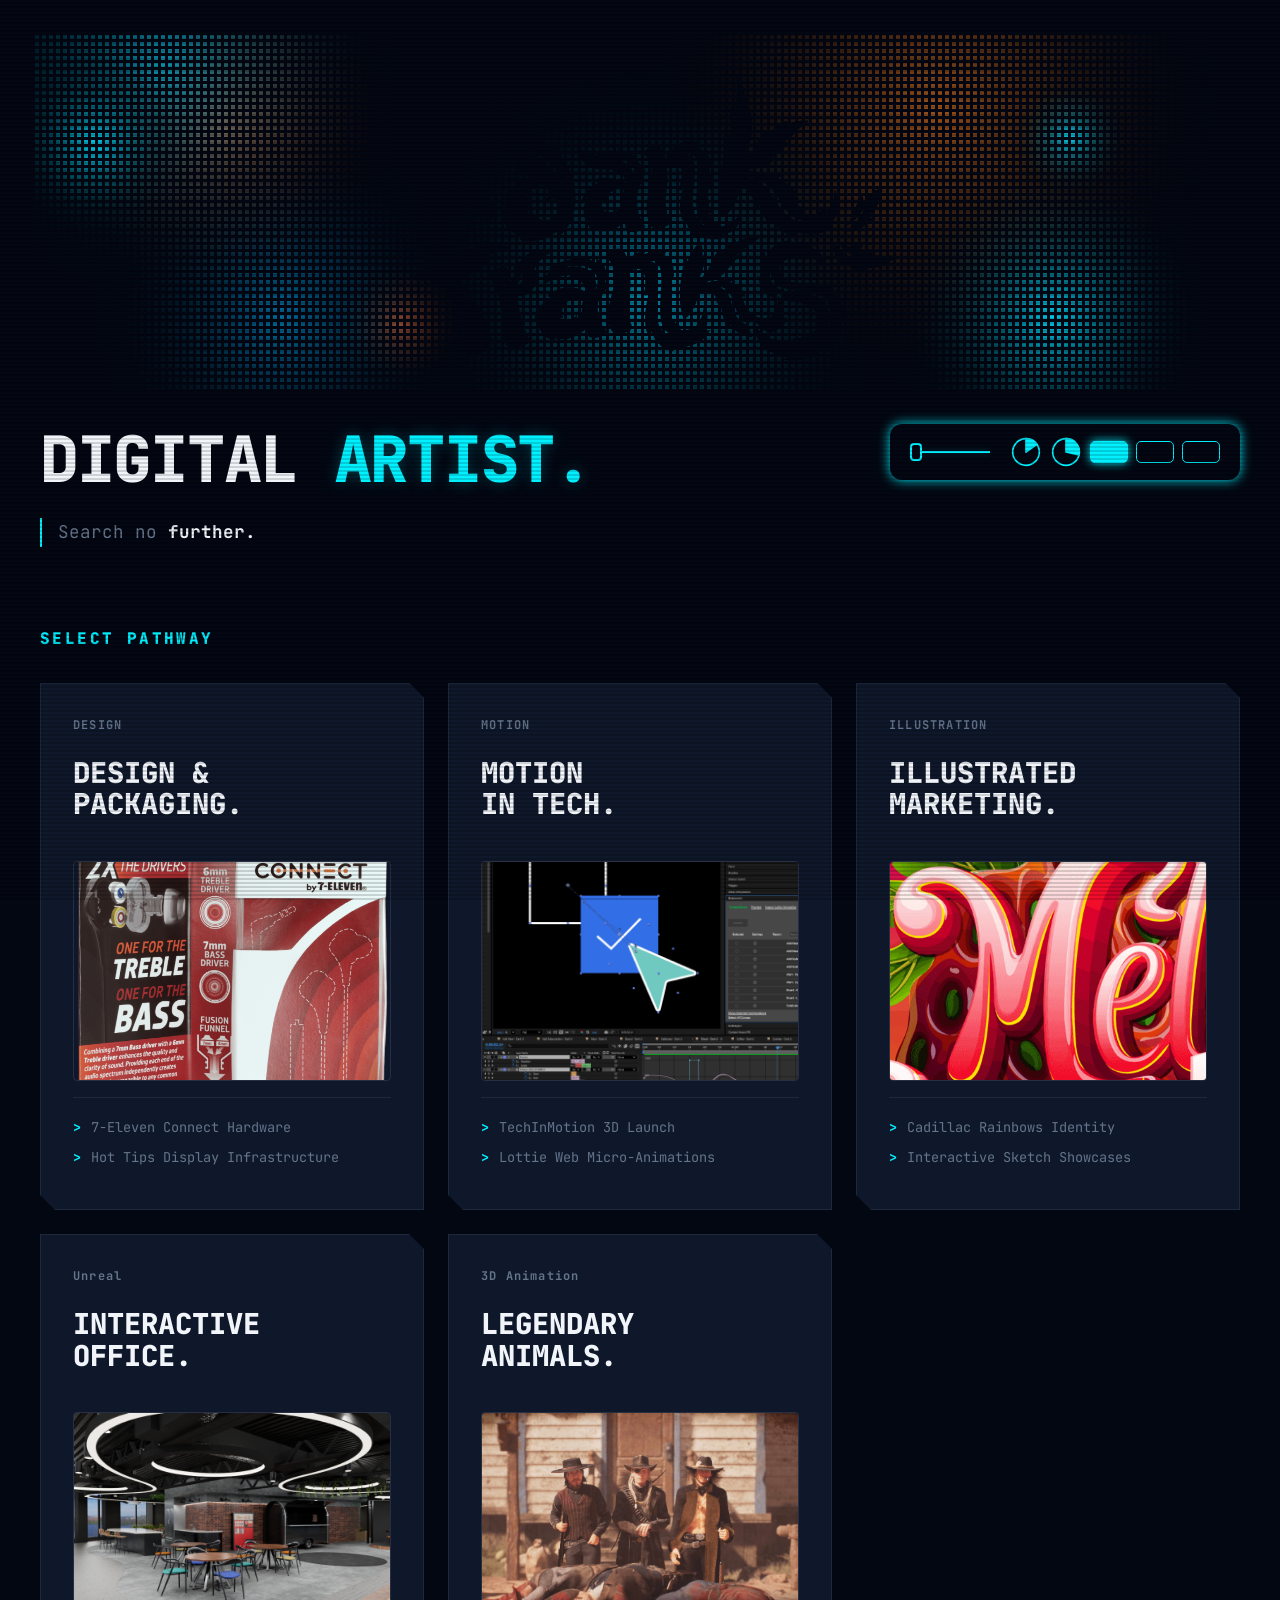
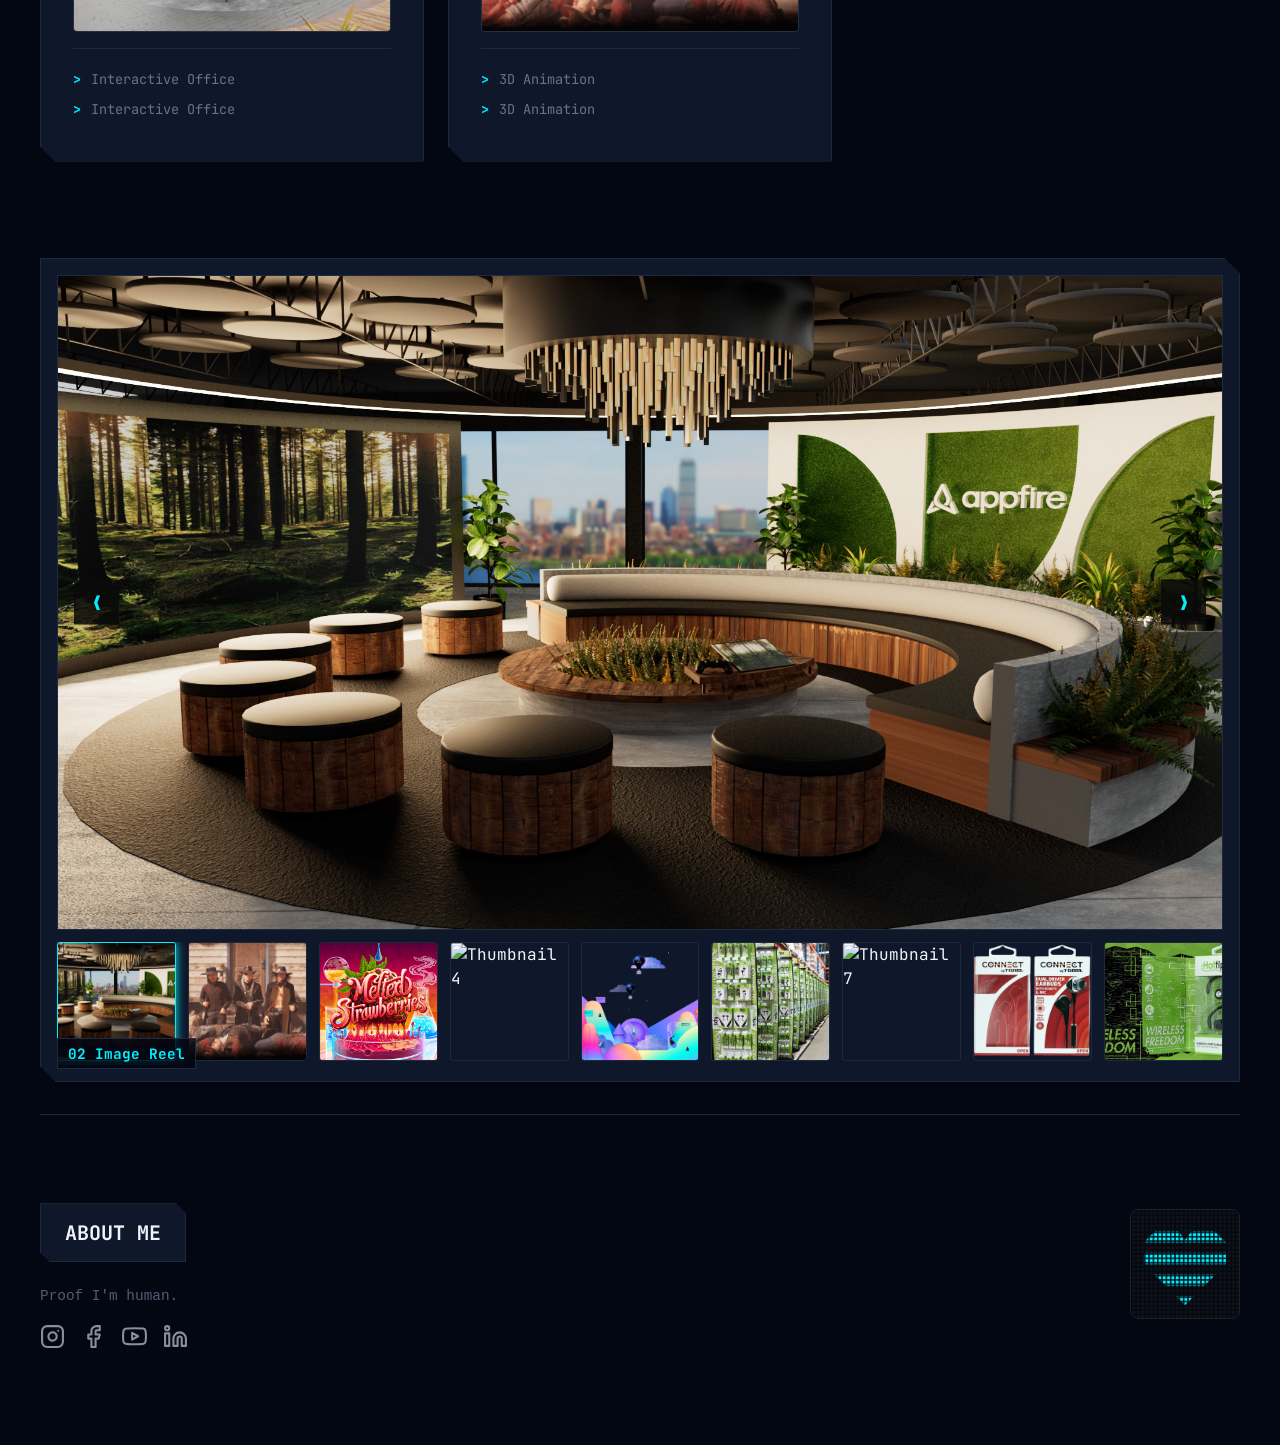
==== index.html @ b54f8562 "Clean deployment" ====
<!DOCTYPE html>
<html lang="en">
<head>
  <meta charset="UTF-8">
  <meta name="viewport" content="width=device-width, initial-scale=1.0">
  <title>Dank Franks // Cybernetic Portfolio Interface</title>
  
  <link rel="preconnect" href="https://fonts.googleapis.com">
  <link rel="preconnect" href="https://fonts.gstatic.com" crossorigin>
  <link href="https://fonts.googleapis.com/css2?family=JetBrains+Mono:wght@400;700;800&display=swap" rel="stylesheet">
  <link rel="stylesheet" href="styles.css">
  
  <script src="script.js" defer></script>
</head>


<body>
  <!-- circuit -->
  <canvas id="circuit-canvas"></canvas>

  <!-- TOP HUD ANIMATED BANNER -->
  <div class="hud-header-banner">
    <!-- Layer 2: Animated Canvas Orbs -->
    <canvas id="light-canvas"></canvas>

    <!-- Layer 3: Logo Cutout -->
    <div class="logo-container">
      <svg class="hud-logo-svg" viewBox="0 0 700 500" xmlns="http://www.w3.org/2000/svg">
        <path fill="var(--accent)" d="M373.38,185.7s13.97-6.28,20.21-34.89c12.77,6,11.87,21.05,17.24,25.45,0,0,2.77-1.59,2.52-4.54,2.88,3.85,2.64,14.45,10.36,21.91,0,0,2.92-1.5,2.39-5.05,1.93,2.41,12.04,17.33,26.49,18.04,0,0,1.2-1.91-1.7-4.79,2.77.11,9.57,2.28,18.06,2.28s14.34-2.17,23.86-10.71c0,0-.54-.22-2.04-.22-.75,0-1.74.06-3.01.22,16.06-10.56,7.74-37.34,6.3-37.34h-.02c-1.44.24,1.66,15.67-11.33,25.3,0,0,.21-2.88-1.23-5.52-2.62,2.64-7.42,7.29-13.46,6.99-6.47-.32-9.72-5.85-17.46-15.89.26.15,2.43,1.44,4.56,1.44.15,0,.3,0,.47-.02-.73-9.87-10-18.98-23.71-25.26,0,0,2.88,0,4.58-2.15-4.45-2.41-7.91-3.01-11.46-3.01s-19.67-.09-26.27-5.1c12.06,3.12,21.28-2.04,31.13-9.01,0,0-1.74-1.23-5.83-1.23,9.61-4.06,10.13-9.72,20.68-17.56,0,0-2.73-1.63-6.21-1.03,11.32-3.08,13.2-13.27,26.96-21,.66-.37.44-1.37-.32-1.44-4.33-.44-13.97-.59-22.54,3.93,0,0,1.2-1.68.24-4.11-10.28,3.1-15.82,9.46-21.58,16.75,0,0,1.2-3.22.24-5.37-13.07,5.35-12.55,23.76-23.09,28.16,4.69-14.3,9.65-32.7,4.58-51.47,0,0-1.44.47-2.64,3.35,0-19.43-9.33-40.46-11.39-40.46-.04,0-.11,0-.15.04-1.7,1.18,2.41,20.21-2.64,39.45,0,0-1.2-3.35-4.58-5.29-2.41,11.8,2.41,16.36-1.44,31.04-2.02-3.55-4.06-6.17-4.06-6.17-4.02,11.95.69,20.62-4.13,42.26-.73-2.39-3.55-4.56-3.55-4.56,0,0-.77,3.61.43,11.31,1.2,7.72-3.85,26.23,4.56,45.25ZM434.25,166.66c6.55,10.55,12.81,21.16,29.99,23.72-19.8,1.05-26.6-11.28-34.57-23.72-6.73-10.51-14.3-21.1-31.26-23.78,21.47,1.22,28.82,12.47,35.84,23.78Z"/>
        <path fill="var(--accent)" d="M503.02,200.88c.2.07.41.13.63.18,8.59,1.95,26.06-5.85,32.32-13.72,0,0-2.02-1.39-4.86-2.04-.72-.16-1.49-.27-2.31-.3,12.41-6.33,18.38-26.27,15.99-30.3-5.24.46-11.95,2.63-20.3,15.74,0,0,1.77-3.44-1.39-8.8-4.78,2.83-8.42,26.46-18.43,33.96.46-.1.92-.23,1.4-.4,1.19-.42,2.36-1.02,3.47-1.71,2.25-1.38,4.31-3.1,6.24-4.98,1.91-1.88,3.71-3.91,5.42-6.03,1.69-2.11,3.3-4.3,4.77-6.59-1.3,2.39-8.31,20.58-22.95,24.96Z"/>
        <path fill="var(--accent)" d="M296.76,196.16c4.74,3.61,18.04.75,20.53-5.23-11.76-26.49.48-36.54-4.06-57.95,4.43-2.17,7.72-3.12,10.13-3.12,10.4,0,4.77,17.24,2.62,27.2,0,0,2.9,0,4.34-1.7-.97,3.14-6.02,19.03-.24,33.71,0,0,1.2-.97,1.68-3.38,2.41,3.61,5.05,18.06,14.19,22.87,0,0,1.93-1.7.49-4.58,1.89,1.89,9.22,5.27,18.25,5.27,3.59,0,7.44-.54,11.35-1.89,0,0-1.2-1.7-3.85-2.64,19.24-1.23,24.06-23.6,21.65-24.08-.04,0-.09-.02-.11-.02-2.39,0-5.9,13.63-24.37,15.28,0,0,1.44-1.44,1.68-3.38-1.4.32-2.73.63-3.99.41-4.46-.78-7.11-6.35-8.5-12.01,0,0,1.86,1.47,3.46,1.15-3.52-8.88-4.9-14.59-3.95-28.67,0,0,.59,1.97,3.06,3.97,3.13-8.66-1.01-17.23-2.41-27.78,0,0,1.09,1.09,4.09.02-2.9-11.31-9.52-16.19-16.85-20.23,0,0,3.61-.24,5.07-2.15-3.63-2.82-7.78-4.17-12.15-4.17-9.8,0-20.55,6.88-28.05,19.56,0,0-1.68-10.34-6.73-14.66,0,0-.19-.02-.54-.02-2.3,0-12,.9-14.96,9.05.43.67.97,1.25,1.46,1.91,19,19.05-9.8,50.57,6.71,77.24ZM346.48,147.33c-1.88,17.77-4.94,38.6,9.4,48.06-18.22-7.86-14.91-29.68-12.97-48.22,1.68-16.07,2.33-29.68-12.97-29.58,19.1-2.76,18.41,11.96,16.53,29.73Z"/>
        <path fill="var(--accent)" d="M244.82,134.26c.28,0,.56-.02.84-.02.47-.02.92-.02,1.38-.02,21.13,0,22.38,14.47,22.38,14.47-10.25-4.26-17.97-5.5-23.56-5.5s-9.31,1.31-11.09,1.98c3.2,1.91,6.08,1.91,6.08,1.91-15.39,8.36-19.56,19.26-20.21,23.76.22.09.45.11.67.11,1.85,0,4.15-2.02,4.15-2.02-6.11,18.6,5.14,25.32,5.76,30.16,1.61-1.29,1.61-3.85,1.61-3.85,3.74,3.61,8.86,5.48,14.17,5.48,6.99,0,14.34-3.25,19.52-10.17,0-.04.17-.28.39-.6.19.6.39,1.18.54,1.72.28,1.07,1.36,6.09,2.78,8.58,4.13,3.12,15.03,1.58,19.78-4.86-7.68-9.74-11.79-26.23-6.13-43.5,9.29-11.22,4.79-24.38,2.56-26.61-1.29,1.91-1.29,4.47-1.29,4.47-11.54-20.21-16.36-10.9-25.02-19.56,0,3.2,2.24,5.14,2.24,5.14-4-1.14-7.2-1.53-9.87-1.53-5.65,0-8.86,1.72-12.12,1.72-1.38,0-2.75-.3-4.32-1.16,1.29,3.53,3.87,4.49,3.87,4.49-.9.11-1.72.15-2.54.15-11.44,0-17.62-7.92-20.03-7.92h-.13c-2.52.32,2.83,23.45,27.62,23.18ZM264.58,173.13c.04.52.17,1.12.3,1.81-.06.04-.13.11-.17.17l-.13.13-.02.02c-2.24,2.26-7.01,3.96-9.91,4.56-1.27.26-2.41.39-3.4.39-9.03,0-8.58-9.37-6.56-12.28.32,3.55,2.58,3.55,2.58,3.55,1.48-5.07,2.32-16.1,14.6-16.1.92,0,3.7.19,5.29.8-2.26,4.79-3.07,11.27-2.58,16.96ZM270.02,124.68c6.48,3.83,9.96,10.61,8.8,18.57-1.19-7.28-4.58-12.64-10.02-15.98-5.95-3.65-14.35-4.89-25.01-3.6,10.61-3.65,19.87-2.75,26.24,1.01Z"/>
        <path fill="var(--accent)" d="M353.9,279.22s-.04-.02-.06-.02c-2.3,0,1.35,28.12-22.98,28.12-1.14,0-2.32-.06-3.59-.17,2.58-.99,2.58-3.87,2.58-3.87-12.84-3.3-13.98-16.23-12.84-23.51,1.55-10,3.02-17.27-.47-30.81.73,2.86,3.85,2.24,3.85,2.24,2.24-11.22-2.94-22.17-10.66-25.07,2.26-1.27,2.9-3.2,2.9-3.2-3.48-.92-6.47-1.27-9.09-1.27-8.28,0-12.62,3.53-15.31,3.53,1.93-1.61,2.26-3.53,2.26-3.53-.21-.02-.43-.02-.62-.02-8.21,0-13.87,5.24-18.88,11.52-1.54-7.63-5.14-12.95-5.14-12.95-9.44-3.11-16.72,3.9-17.54,8.28,23.85,26.06-11.31,55.22,6.49,80.98,7.09,4.23,18.78.43,21.65-5.12-10.92-19.96,1.41-36.64-3.47-60.48,19.46-9.16,18.04,9.82,15.42,25.52,3.35,1.27,5.18-.62,5.18-.62-5.78,19.56-4.15,39.02-.93,41.92,1.91-2.26,2.24-5.48,2.24-5.48,5.46,16.38,16.38,24.72,25.37,24.72.95-1.59-.97-3.85-.97-3.85,1.46.11,2.9.17,4.32.17,17.82,0,33.09-9.14,35.77-19.09-1.91.3-4.49,1.27-4.49,1.27,4.17-12.83,1.61-28.57-.97-29.19ZM302.99,270.52c1.09-19.11,2.89-37.67-8.77-37.65,15.29-2.46,13.49,16.98,12.25,37.2-1.16,18.86-1.84,38.41,12.25,41.54-17.25,0-16.88-20.85-15.72-41.1Z"/>
        <path fill="var(--accent)" d="M487.3,263.99s2.79.38,6.51-.52c-5.42-5.09-13.38-7.09-31.12-7.09-.56,0-1.14,0-1.71.02-.45,0-.9,0-1.33,0-11.2,0-18.21-2.27-20.85-6.77-2.06-3.54-.91-7.46.29-9.98h-.09c-.45,0-1.02.18-1.65.53l-3.11,1.73,1.43-3.25c1.44-3.32,3.32-5.65,5.72-7.11,2.08-1.24,4.58-1.86,7.65-1.86s6.14.55,9.52,1.12c1.63.28,3.3.57,5.02.8-.3-.5-.76-1.12-1.49-1.77l-2.63-2.36,3.52.26c7.35.56,13.48,5.64,17.55,9,1.39,1.15,3.24,2.69,3.98,2.9.25-.39.61-1.67.36-3.78-.38-2.94-2.45-10.45-13.57-16.68l-5.19-2.92,6.03.68s.91.19,2.15.28c-3.08-2.7-7.44-5.43-17.57-5.43-4.63,0-11.8,2.25-11.8,2.25l1.54-2.09s.51-.68,1.42-1.58c-.49-.03-.99-.04-1.47-.04-11.59,0-21.28,7.29-24.86,14.51l-1.96,3.95-.31-4.4c-.04-.44-.19-1.37-.55-2.3-3.04,2.1-7.22,12.17-3.89,26.42l.4,2.53-2.2-1.31c-.32-.19-1.15-.6-1.97-.8,3.37,14.39,8.79,21.54,18.32,24.27,0-2.6.71-7.47,2.53-7.46s6.23,4.26,8.6,10.01c2.98.49,5.13.64,9.33,1.02,13.24,1.22,22.53,6.45,24.83,13.98,1.48,4.87-.22,9.97-4.66,14.21.72.28,1.52.53,2.19.53h2.85l-1.99,2.04c-7.27,7.47-15.05,8.13-21.3,8.67-1.37.13-2.69.23-3.9.42.25.37.72.78,1.47,1.05l5.41,1.97-5.73.38c-1.32.08-2.66.12-3.93.12-9.19,0-17.45-2.2-24.56-6.55-6.98-4.27-13.45-11.73-14.9-12.87-.22,1.54-.18,4.93,2.7,10.93,3.64,7.54,12.54,20.69,31.36,24.1l2.47.45-1.88,1.65s-.62.54-1.3,1.21c2.65.45,6.57.94,11.21.94,9.7,0,23.03-2.14,31.45-12.33l2.44-2.95-.31,3.83c0,.08-.13,1.4-.27,2.85,6.81-3.26,17.82-13.85,17.52-32.2l-.19-7.19s1.23,2.96,3.58,4.2c3.18-12.4-8.39-28.89-17.07-32.2ZM482.57,310.89c10.17-15.31,5.76-32.52-5.88-39.02-6.47-3.61-14.8-4.79-22.85-4.75-19.64.11-33.45-10.93-29.71-28.47-1.02,16.51,12.66,26.01,29.57,25.89,9.41-.07,18.35,1.18,25.41,5.57,12.4,7.71,16.79,25.46,3.47,40.78Z"/>
        <path fill="var(--accent)" d="M402.46,299.3c1-2.77,3.72-3.36,6.47-.54,2.81,2.88,7.48,8.13,14.28,11.94,7.03-.62,20.11-9.06,18.9-17.91-1.75.68-2.96,2.36-2.96,2.36l.23-2.45c.47-5.35-.3-10.96-2.15-15.78-.04-.15-.09-.28-.19-.43-.19-.54-.39-.99-.62-1.42-.19-.43-.39-.82-.6-1.16-1.12-2.15-2.24-3.35-2.86-3.81-.04.15-.04.3-.11.34-.04.19-.04.39-.04.58-.09.69-.09,1.5-.15,2.54,0,.09,0,.13-.04.24v.11c-.04.39-.04.82-.04,1.2-.19,4.04-.59,7.47-2.17,11.18-1.74,4.09-6,8.07-13.3,8.08-7.8.01-17.35-5.7-21.64-19.48l-1.31-4.08s1.48,1.04,3.83.94c-.77-8.51-10.42-15.03-18.66-16.5,3.53.21,4.97-2.13,4.97-2.13-8.77-2.8-21.87,2.75-29.54,2.47,26.73-6.56,22.57-17.91,38.81-29.09-2.82-.89-4.83-.16-4.83-.16,9.7-6.35,13.14-13.33,24.06-18.06,1.23-.54.92-2.39-.42-2.43-9.88-.25-21.24,4.1-25.93,7.84,0,0,1.51-1.97,1.37-4.23-7.41,2.54-14.33,12.43-17.82,16.78.17-2.1-.73-5.16-.73-5.16-10.58,10.83-9.68,25.87-20.97,30.68.95-2.43,2.37-6.34,2.37-6.34,2.97-7.29,3.01-11.72,3.05-15.95,0-1.18.06-2.39.11-3.65-1.35.54-2.34,2.47-2.34,2.47,0-.04,1.57-8.26-2-16.49-2.9,2.77-10.25,10.4-12.68,18.55l-1.18,2.82s-.34-1.31-1.76-3.71c-1.8,2.58-3.7,9.83-5.1,20.05-2.13,15.59-3.02,32.05,2.86,46.58,10.83-7.1,14.62-21.02,15.78-29.73l.11-.92.86-.15c2.49-.39,4.77-.58,6.73-.58,10.86,0,10.7,8,11.77,12.43.04.39.09.69.24,1.16,1.26-.4,2.26-2.24,2.26-2.24l.73,1.5c.82,1.81,1.25,4.08,1.78,6.77,1.23,6.28,2.34,15.86,9.33,20.5-.14-2.34.34-3.54.34-3.54,2.93,7.01,16.06,13.55,23.81,13.42-2.51-5.57-3.12-10.18-3.26-12.16,0-.09,0-.17,0-.26-25.84-7.65-12.41-36.05-33.36-41.75,21.52,1.1,10.24,30.46,33.74,38.75Z"/>
        <path fill="var(--accent)" d="M557.98,227.82c-.56-.64-1.79-.82-3.44-.82-2.15,0-5.03.31-8.18.31-3.74,0-7.86-.43-11.59-2.29,3.92,0,5-3.93,5-3.93-1.74-.98-3.57-1.26-5.55-1.26-2.52,0-5.3.45-8.31.45-1.51,0-3.08-.11-4.72-.45,2.14-1.07,3.22-4.48,3.22-4.48-.95-.18-1.88-.26-2.79-.26-4.3,0-8.23,1.85-12.39,1.85-3.57,0-7.31-1.37-11.6-6.45-.08-.07-.15-.14-.21-.19.96,2.79,2.45,5.37,4.34,7.66,2.01,2.41,4.47,4.46,7.17,6.18,2.7,1.7,5.64,3.06,8.67,4.15,1.52.53,3.06.97,4.63,1.37,1.57.38,3.15.98,4.77.9-22.64,1.13-32.4-14.57-33.65-18.72-2.21,5.19-.79,20.63,12.48,27.81,2.14-.72,1.78-2.83,1.78-2.83,5.88,6.18,14.46,8.35,21.05,8.35,1.01,0,1.99-.06,2.88-.16-1.06-2.86-2.85-4.97-2.85-4.97,1.35.18,2.7.26,4.02.26,15.03,0,27.24-10.23,25.27-12.49Z"/>
        <path fill="var(--accent)" d="M87.76,248.05c2,.47,3.89.69,5.68.69,14.92,0,23.52-14.66,31.09-17.67-2.58-.97-4.56-1.18-5.76-1.18-.88,0-1.35.11-1.35.11,8.3-8.02,28.03-8.47,27.78-11.07-.22-2.02-9.78-4.24-18.47-4.24-2.34,0-4.64.15-6.64.54,4.04-1.91,3.91-4.26,3.91-4.26-.77-.06-1.55-.11-2.28-.11-11.69,0-16.34,9.37-21.35,12.12.6-2.24-.67-4.69-.67-4.69-6.77,3.93-12.55,17.39-15.67,17.82-1.25-2.9-1.2-8.04-1.2-8.04,8.71-12.64-12.02-26.85-1.72-36.42-.62-.34-1.31-.49-2-.49-2,0-3.96,1.12-4.19,1.25,5.7-8.64,7.27-13.97,16.51-14.1,1.29-.02,2.69.11,4.28.32-.43-3.87-3.61-5.16-3.61-5.16,2.15-.26,4.04-.47,5.72-.41,17.44.84,20.77,14.43,21,19.35.39,8.21,19.63-17.84-4.13-32.72,3.4.69,4.86-3.29,4.86-3.29-5.63-2.13-10.6-5.76-18.81-5.76-2.86,0-5.89.52-9.2,1.78.15-.3,1.55-2.97,1.35-5.01-7.38,2.83-28.61-1.17-37.47,19.45.34-3.48-.6-5.48-.6-5.48-8.84,7.22-11.67,26.23-6.77,37.06-1.38-1.7-2.6-2.06-3.38-2.06-.6,0-.95.22-.95.22.34,8.13,11.04,29.3,29.3,34.94-.09,2.45-.13,2.21-.09,4.45-1.12.21-2.21.28-3.29.28-3.57,0-6.88-.88-10.06-.88-1.1,0-2.17.09-3.25.37.49,1.96,2.02,3.93,2.02,3.93-11.31.97-19.63,12.21-19.63,12.21,3.61,1.23,7.33,1.63,10.73,1.63,7.61,0,13.63-2.11,13.63-2.11-1.98,1.81-2.3,4.58-2.3,4.58,2.84-.19,8.34-3.1,13.03-6.49,4.69,22.42,29.26,45.32,18.38,74.71-.3.86-.73,2.92-.73,4.41,9.48,11.52,34.93.99,33.37-10.28-4.45-32.03-34.1-58.43-37.06-70.3ZM66.54,170.04c-10.24,11.75-10.96,31.39,2.2,47.71-17.02-17.88-15.04-37.38-5.14-49.15,8.02-9.53,21.24-13.99,33.77-8.42-13.5-2.08-24.17,2.22-30.83,9.86Z"/>
        <path fill="var(--accent)" d="M125.01,101.84c5.45,13.47,19.24,17.32,32.09,30.48,0,0-1.72-.43-3.32-.43-.82,0-1.6.1-2.14.43,2.87,5.17,9,6.95,15.89,9.58-9.28,1.13-17.72,8.13-20.23,16.24,0,0,0-2.56-1.28-4.81-6.82,3.32-7.97,18.71-6.89,26.8,0,0-1.61-1.61-3.85-1.61,0,11.87,6.99,23.1,22.79,28.56,0,0-2.25.64-3.22,2.9,3.16,1.29,7,2.09,11.38,2.09,8.55,0,17.51-2.89,28.75-10.94,0,0-1.03,2.7.61,5.12,5.63-1.88,19.11-14.81,19.27-40.88.16-25.22-8.35-35.63-22.14-55.51,0,0-1.85,1.78-1.28,5.13-8.98-14.76-17.01-17.97-22.48-27.29,0,0-2.08,2.98-1.13,5.88-10.99-7.87-10.01-12.72-17.55-22.01,0,0-3.68,5.41-1.28,8.01-16.35-17.75-10.19-37.12-13.71-37.12s-20.85,26.65-3.53,62.26c0,0-3.85-1.93-6.74-2.88ZM183.81,188.91c-7.39,1.17-13.03-3.67-15.03-8.78,0,0-3.25,2.19-2.28,5.84-5.72-7.85-.39-15.27-.66-22.67,0,0-3.8-.21-5.65,1.18,5.3-3.93,10.29-17.18,21.06-12.5,5.17,2.92,5.73,11.69-1.19,16.35,5.09,1.75,9.08-.96,11.4-3.3,8.79,15.14-.3,22.71-7.64,23.87ZM175.58,118.4c10.59,6.98,20.1,15.6,25.12,35.04-6.54-17.13-17-25.94-27.54-32.81-14.93-9.73-29.99-15.56-34.19-35.62,9.88,19.12,24.01,25.09,36.61,33.39Z"/>
        <path fill="var(--accent)" d="M173.66,242.4s-2.26,1.29-3.85,3.2c3.2-18.92,23.43-21.82,22.77-24.38-.24-1.03-2.04-1.55-4.73-1.55-4.04,0-10.13,1.16-16.06,3.44.24-.17,1.23-.95,1.23-3.18-4.17.97-11.52,5.42-19.22,15.05.06-.3.41-2.06-1.63-3.83-8.34,11.89.17,17.5-6.9,23.58,0,0-1.41-10.81-5.15-15.86-8.89-1.26-16.8,5.3-19.33,11.9,19.3,16.32,11.81,54.54,19.28,72,4.52,4.34,21.58,4.34,25.81-4.69-12.75-23.24-10.08-35.77-15.32-47.77,1.53.3,2.99.43,4.36.43,15.93,0,19.93-19.5,18.75-28.36ZM148.18,260.93c4.85-2.72,6.59-6.58,7.7-10.65,1.55-5.7,1.86-11.81,7.69-15.74-3.58,3.4-3.86,9.67-5.03,15.25-1.17,5.58-3.23,10.47-10.37,11.15Z"/>
        <path fill="var(--accent)" d="M242.97,270.58c6.75-7.37,7.72-17.18,7.72-17.18-3.22,1.29-3.87,2.9-3.87,2.9,4.32-14.8-2.24-21.99-9.93-26.49.32,2.26.32,4.49.32,4.49-9.65-5.22-16.96-6.62-22.29-6.62-1.23,0-2.36.09-3.4.21-.32,1.61,1.94,2.56,1.94,2.56-10.58,1.29-21.5,5.46-28.25,10.92.54.26,1.14.34,1.72.34,1.57,0,3.1-.69,3.1-.69-8.96,6.43-11.22,16.38-9.31,17.03.06.02.11.02.17.02,2.15,0,10.6-9.76,26.81-9.76.92,0,1.89.04,2.86.11-3.83.64-2.88,2.56-2.88,2.56,5.78,1.29,16.71.18,18.32,15.6-4.39-3.5-11.42-5.58-17.83-5.58-7.76,0-16.21,2.79-23.58,8.92,1.31,2,2.82,2.32,3.59,2.32.21,0,.37-.02.47-.04-8.86,4.02-17.48,14.25-17.97,25.07,0,.06,1.96-.02,3.48-1.33-1.14,5.59,4.49,20.08,18.49,22.42-.04-1.31-.52-2.13-.52-2.13,19.82,4.73,33.26-9.95,33.28-9.95.69,4.19,2.69,6.67,3.96,8.19,5.94,3.51,18.32-1.61,18.75-6.17-.71-1.44-1.16-1.83-1.59-2.39-6.04-6.88-12.02-26.38-3.55-35.34ZM222,290.79s-3.36,2.41-5.35,3.85c.32-1.59,0-3.83,0-3.83-2.09,1.14-7.5,7.14-12.9,7.14-2.09,0-4.15-.88-6.04-3.31.43.11.84.17,1.18.17,1.78,0,2.69-1.12,2.69-1.12-3.24-10.06,1.11-19.74,16.76-19.74,1.27,0,3.33.19,5.06.67-3.11,5.9-1.44,15.76-1.4,16.17ZM236.47,264.11c1.54-7.96-.11-14.38-4.4-18.78-5.51-5.65-15.37-7.95-28.37-5.85,13.13-3.82,23.32-1.99,29.23,2.96,5.91,4.95,7.54,13.02,3.54,21.68Z"/>
      </svg>
    </div>

    <!-- Layer 4: Pixel Grid Overlay -->
    <div class="grid-overlay" id="gridOverlay"></div>
  </div>

  <div class="container">
    
    <!-- Hero Block -->
    <header>
      <div class="header-text-group">
        <h1>Digital <span>Artist.</span></h1>
        <p class="tagline">Search no <strong>further.</strong></p>
      </div>
      
      <!-- HUD Control Module -->
      <div class="hud-control-module">

      <!-- Single Slider Wrapper -->
      <div class="hud-slider-decoration">
       <input 
          type="range" 
          class="hud-slider-input" 
          id="hud-line-width" 
          min="0" 
          max="6"
          value="0" 
          step="0.5" />
      </div>

    <!-- Dials -->
    <div class="hud-dials">

  <!-- Knob 1: Stroke Length -->
<div class="svg-knob" data-min="10" data-max="600" data-step="5" data-value="100">
  <svg class="knob-svg" viewBox="-24 -24 48 48">
    <circle class="knob-bg" cx="0" cy="0" r="20" />
    <path class="knob-wedge" d="" />
  </svg>
  <input type="range" id="hud-knob-length" min="10" max="600" step="5" value="100" class="sr-only-knob">
</div>

<!-- Knob 2: Speed -->
<div class="svg-knob" data-min="0" data-max="10" data-step="0.1" data-value="3"> <!-- Update data-value -->
  <svg class="knob-svg" viewBox="-24 -24 48 48">
    <circle class="knob-bg" cx="0" cy="0" r="20" />
    <path class="knob-wedge" d="" />
  </svg>
  <input type="range" id="hud-knob-speed" min=".2" max="3" step="0.1" value="1" class="sr-only-knob"> <!-- Update value here -->
</div>

      

      <!-- Preset Buttons -->
      <div class="hud-preset-buttons">
        <button class="preset-btn active" data-preset="cyber" aria-label="Cyber Preset"></button>
        <button class="preset-btn" data-preset="amber" aria-label="Amber Preset"></button>
        <button class="preset-btn" data-preset="earth" aria-label="Earth Preset"></button>
      </div>

</div>
    </div>
    </header>

    <!-- THE TARGETED DISCIPLINE GATES -->
    <section>
      <div class="gate-title">SELECT PATHWAY</div>
      <div class="gates-grid">
        
        <!-- Gate 1: Design -->
        <a href="electronics-packaging.html" class="gate-card">
          <div class="scanline"></div>
          <div class="gate-num">DESIGN</div>
          <div class="gate-name">Design &amp;<br>Packaging.</div>

          <div class="gate-preview">
            <img src="./assets/electronics-packaging/711-earbudpackages.png" alt="Design Preview">
          </div>

          <ul class="case-links">
            <li>7-Eleven Connect Hardware</li>
            <li>Hot Tips Display Infrastructure</li>
          </ul>
        </a>

        <!-- Gate 2: Motion -->
        <a href="motion.html" class="gate-card">
          <div class="scanline"></div>
          <div class="gate-num">MOTION</div>
          <div class="gate-name">Motion<br>in Tech.</div>

          <div class="gate-preview">
            <img src="./assets/motion/lottie-sq-1.png" alt="Motion Preview">
          </div>

          <ul class="case-links">
            <li>TechInMotion 3D Launch</li>
            <li>Lottie Web Micro-Animations</li>
          </ul>
        </a>

        <!-- Gate 3: Illustration -->
        <a href="Illustration.html" class="gate-card">
          <div class="scanline"></div>
          <div class="gate-num">ILLUSTRATION</div>
          <div class="gate-name">Illustrated<br>Marketing.</div>

          <div class="gate-preview">
            <img src="./assets/illustration/melted-strawberries-sq-1.jpg" alt="Illustration Preview">
          </div>

          <ul class="case-links">
            <li>Cadillac Rainbows Identity</li>
            <li>Interactive Sketch Showcases</li>
          </ul>
        </a>

        <!-- Gate 4: Office -->
        <a href="case-study-office.html" class="gate-card">
          <div class="scanline"></div>
          <div class="gate-num">Unreal</div>
          <div class="gate-name">Interactive <br>Office.</div>

          <div class="gate-preview">
            <img src="./assets/office-case-study/office-mocks-71.png" alt="Illustration Preview">
          </div>

          <ul class="case-links">
            <li>Interactive Office</li>
            <li>Interactive Office</li>
          </ul>
        </a>

        <!-- Gate 5: Legendary Animals -->
        <a href="legendary-animals.html" class="gate-card">
          <div class="scanline"></div>
          <div class="gate-num">3D Animation</div>
          <div class="gate-name">Legendary<br>Animals.</div>

          <div class="gate-preview">
            <img src="./assets/legendary-animals/la-church-banner.jpg" alt="LA Preview">
          </div>

          <ul class="case-links">
            <li>3D Animation</li>
            <li>3D Animation</li>
          </ul>
        </a>


      </div>
    </section>

  
<!-- HUD STYLIZED FRAME CONTAINER (Interactive Gallery) -->
<div class="frame frame-big gallery-display-frame" id="galleryContainer">
  <span class="sticker-label">02 Image Reel</span>

  <!-- Main Viewport -->
  <div class="gallery-main-viewer">
    <!-- Added data-fullsrc so lightbox scripts can parse the active target -->
    <a href="assets/office-case-study/office-mocks-11.jpg" 
       class="lightbox-trigger" 
       data-gallery="reel02" 
       data-fullsrc="assets/office-case-study/office-mocks-11.jpg"
       data-caption="Render 01" 
       id="galleryMainLink">
      <img id="galleryMainImg" src="assets/office-case-study/office-mocks-11.jpg" alt="Featured Render">
    </a>

    <!-- Overlay Controls -->
    <button class="gallery-arrow prev" id="galleryPrevBtn" type="button" aria-label="Previous Image">&#10094;</button>
    <button class="gallery-arrow next" id="galleryNextBtn" type="button" aria-label="Next Image">&#10095;</button>
  </div>

  <!-- Thumbnails Strip -->
  <div class="gallery-thumb-strip">
    <img src="assets/office-case-study/office-mocks-11.jpg" class="thumb-item active" data-full="assets/office-case-study/office-mocks-11.jpg" data-gallery="reel02" data-caption="Bridge Burnin // Render 01" alt="Thumbnail 1">
    <img src="assets/legendary-animals/la-church-banner.jpg" class="thumb-item" data-full="assets/legendary-animals/la-church-banner.jpg" data-gallery="reel02" data-caption="Render 02" alt="Thumbnail 2">
    <img src="assets/illustration/melted-strawberries-front.png" class="thumb-item" data-full="assets/illustration/melted-strawberries-front.png" data-gallery="reel02" data-caption="Render 03" alt="Thumbnail 3">
    <img src="assets/motion/team24-banner-1.png" class="thumb-item" data-full="assets/motion/team24-banner-1.png" data-gallery="reel02" data-caption="Render 04" alt="Thumbnail 4">
    <img src="assets/home/nimbleBooth-platinum-main-alphatop.png" class="thumb-item" data-full="assets/home/nimbleBooth-platinum-main-alphatop.png" data-gallery="reel02" data-caption="Render 05" alt="Thumbnail 5">
    <img src="assets/electronics-packaging/hottips-warehouse-displays.jpg" class="thumb-item" data-full="assets/electronics-packaging/hottips-warehouse-displays.jpg" data-gallery="reel02" data-caption="Render 06" alt="Thumbnail 6">
    <img src="assets/office-case-study/office-mocks-75.PNG" class="thumb-item" data-full="assets/office-case-study/office-mocks-75.PNG" data-gallery="reel02" data-caption="Render 07" alt="Thumbnail 7">
    <img src="assets/electronics-packaging/711-earbudpackages-allsides.png" class="thumb-item" data-full="assets/electronics-packaging/711-earbudpackages-allsides.png" data-gallery="reel02" data-caption="Render 08" alt="Thumbnail 8">
    <img src="assets/electronics-packaging/ht-earbud-1.jpg" class="thumb-item" data-full="assets/electronics-packaging/ht-earbud-1.jpg" data-gallery="reel02" data-caption="Render 09" alt="Thumbnail 9">     
  </div>
</div>

<!-- LIGHTBOX MODAL WITH ARROWS -->
<div id="hud-lightbox" class="hud-lightbox" aria-hidden="true">
  <button class="lightbox-close" id="lightboxClose">&times;</button>
  <button class="lightbox-arrow lightbox-prev" id="lightboxPrev">&#10094;</button>
  <button class="lightbox-arrow lightbox-next" id="lightboxNext">&#10095;</button>

  <div class="lightbox-content">
    <img id="lightboxImg" src="" alt="Enlarged View">
    <div id="lightboxCaption" class="lightbox-caption"></div>
  </div>
</div>

<!--------------------------------------->
    <!-- FOOTER / SKILLS SECTION -->
<!--------------------------------------->


<section class="skills-section">
  <div class="skills-layout">
    <!-- Left Column: Scaled About Button, Subtitle & Social Links -->
    <div class="skills-left">
      
      <!-- FOOTER ABOUT BUTTON -->
<div style="margin-top: 1.5rem; margin-bottom: 1.5rem;">
  <a href="about.html" class="footer-about-btn">
    <span class="index-label">ABOUT ME</span>
  </a>
</div>

      <!-- Subtitle -->
      <p style="margin-bottom: 1rem; font-family: monospace; opacity: 0.8;">Proof I'm human.</p>

      <div class="social-links">
        <!-- Instagram -->
        <a href="https://instagram.com/dankfranks.art" target="_blank" rel="noopener noreferrer" aria-label="Instagram" class="social-icon">
          <svg viewBox="0 0 24 24" width="24" height="24" fill="none" stroke="currentColor" stroke-width="2" stroke-linecap="round" stroke-linejoin="round">
            <rect x="2" y="2" width="20" height="20" rx="5" ry="5"></rect>
            <path d="M16 11.37A4 4 0 1 1 12.63 8 4 4 0 0 1 16 11.37z"></path>
            <line x1="17.5" y1="6.5" x2="17.51" y2="6.5"></line>
          </svg>
        </a>

        <!-- Facebook -->
        <a href="https://www.facebook.com/dankfranks" target="_blank" rel="noopener noreferrer" aria-label="Facebook" class="social-icon">
          <svg viewBox="0 0 24 24" width="24" height="24" fill="none" stroke="currentColor" stroke-width="2" stroke-linecap="round" stroke-linejoin="round">
            <path d="M18 2h-3a5 5 0 0 0-5 5v3H7v4h3v8h4v-8h3l1-4h-4V7a1 1 0 0 1 1-1h3z"></path>
          </svg>
        </a>

        <!-- YouTube -->
        <a href="https://www.youtube.com/@DankFranks" target="_blank" rel="noopener noreferrer" aria-label="YouTube" class="social-icon">
          <svg viewBox="0 0 24 24" width="24" height="24" fill="none" stroke="currentColor" stroke-width="2" stroke-linecap="round" stroke-linejoin="round">
            <path d="M22.54 6.42a2.78 2.78 0 0 0-1.94-2C18.88 4 12 4 12 4s-6.88 0-8.6.46a2.78 2.78 0 0 0-1.94 2A29 29 0 0 0 1 11.75a29 29 0 0 0 .46 5.33A2.78 2.78 0 0 0 3.4 19c1.72.46 8.6.46 8.6.46s6.88 0 8.6-.46a2.78 2.78 0 0 0 1.94-2 29 29 0 0 0 .46-5.25 29 29 0 0 0-.46-5.33z"></path>
            <polygon points="9.75 15.02 15.5 11.75 9.75 8.48 9.75 15.02"></polygon>
          </svg>
        </a>

        <!-- LinkedIn -->
        <a href="https://www.linkedin.com/in/skylarfranks/" target="_blank" rel="noopener noreferrer" aria-label="LinkedIn" class="social-icon">
          <svg viewBox="0 0 24 24" width="24" height="24" fill="none" stroke="currentColor" stroke-width="2" stroke-linecap="round" stroke-linejoin="round">
            <path d="M16 8a6 6 0 0 1 6 6v7h-4v-7a2 2 0 0 0-2-2 2 2 0 0 0-2 2v7h-4v-7a6 6 0 0 1 6-6z"></path>
            <rect x="2" y="9" width="4" height="12"></rect>
            <circle cx="4" cy="4" r="2"></circle>
          </svg>
        </a>
      </div>
    </div>

    <!-- Right Column: Animated HUD Digital Heart -->
    <div class="hud-heart-wrapper">
      <svg viewBox="0 0 100 100" class="hud-heart-svg">
        <defs>
          <!-- Heart Vector Mask -->
          <mask id="heart-mask">
            <polygon points="50,88 12,50 12,30 25,17 42,17 50,28 58,17 75,17 88,30 88,50" fill="#ffffff" />
          </mask>

          <!-- Upward Moving Accent Bars Pattern -->
          <pattern id="moving-bars" width="100" height="20" patternUnits="userSpaceOnUse">
            <rect y="0" width="100" height="10" style="fill: var(--accent, #00f0ff);" />
          </pattern>

          <!-- HUD 2D Grid Overlay -->
          <pattern id="hud-full-grid" width="4" height="4" patternUnits="userSpaceOnUse">
            <rect x="0" y="0" width="4" height="1.5" fill="var(--bg)" opacity="0.85" />
            <rect x="0" y="0" width="1.5" height="4" fill="var(--bg)" opacity="0.85" />
          </pattern>
        </defs>

        <!-- 1. Frame Dark Background -->
        <rect width="100" height="100" rx="8" style="fill: var(--accent-alt);" />

        <!-- 2. Moving Accent Bars (Masked inside Heart) -->
        <g mask="url(#heart-mask)">
          <rect y="-20" width="100" height="200" fill="url(#moving-bars)" class="bar-anim" />
        </g>

        <!-- 3. Top-Layer Full Crosshatch HUD Grid Overlay -->
        <rect width="100" height="100" rx="8" fill="url(#hud-full-grid)" pointer-events="none" />
      </svg>
    </div>
  </div>
</section>

</div>

</body>
</html>
---- styles.css ----
/* ==========================================================================
   DF SYSTEM & THEME VARIABLES
   ========================================================================== */
:root {
  --bg: #030712;
  --surface: #0f172a;
  --surface-hover: #0f172a;
  --container-bg: #030712;
  --border: #1e293b;
  --border-bright: #38bdf8;
  --text: #f1f5f9;
  --muted: #64748b;
  --accent: rgba(0, 240, 255);
  --accent-alt: rgba(0, 240, 255);
  --accent-glow: #00f0ff;
  --radial-orange: rgba(235, 120, 30, 0.65);
  --radial-cyan: rgba(0, 180, 216, 0.75); 
  --radial-blue: rgba(0, 150, 214, 0.7);
  --font-tech: 'JetBrains Mono', monospace;
  --font-header: var(--font-tech);
  --font-body: var(--font-tech);
  --scanline-opacity: 0.6;
  --stroke-color: #00f0ff;
  --shadow:#00f0ff;
  --bg-darkmode: rgba(3, 7, 18, 0.65);
  --bg-lightmode: rgba(212, 224, 255, 0.65);
}

/* THEME PRESETS */
:root[data-theme="cyber"] {
  --bg: #030712;
  --bg-darkmode: rgba(3, 7, 18, 0.65);
  --bg-lightmode: rgb(236, 239, 247);
  --text: #f1f5f9;
  --muted: #64748b;
  --accent: rgba(0, 240, 255, 1);
  --accent-glow: rgba(0, 240, 255, 0.25);
  --accent-alt: #121316;
  --surface: #0f172a;
  --surface-hover: #0f172a;
  --container-bg: #030712;
  --border: #1e293b;
  --border-bright: #38bdf8;
  --box-shadow:#00f0ff;
  --stroke-color: #00f0ff;
  --font-header: 'JetBrains Mono', monospace;
  --font-body: 'JetBrains Mono', monospace;
  --orb-1: rgba(235, 94, 40, 0.85);
  --orb-2: rgba(235, 120, 30, 0.65);
  --orb-3: rgba(0, 180, 216, 0.75);
  --orb-4: rgba(0, 220, 255, 0.9);
  --orb-5: rgba(0, 150, 214, 0.7);
}

:root[data-theme="amber"] {
  --bg: #0f0b07;
  --bg-darkmode: #0f0b07;
  --bg-lightmode: rgb(255, 245, 231);
  --text: #ffedd5;
  --muted: #878683;
  --accent: rgba(255, 153, 0, 1);
  --accent-alt: #121316;
  --accent-glow: rgba(255, 140, 0, 0.25);
  --surface: #0f0b07;
  --surface-hover: #131009;
  --container-bg: #0f0b07;
  --border: #1e3b39;
  --border-bright: #14a3a5;
  --box-shadow:none;
  --stroke-color: rgba(255, 153, 0, 1);
  --font-header: 'Orbitron', sans-serif;
  --font-body: 'Share Tech Mono', monospace;
  --orb-1: rgba(235, 94, 40, 0.85);
  --orb-2: rgba(235, 120, 30, 0.65);
  --orb-3: rgba(0, 180, 216, 0.75);
  --orb-4: rgba(0, 220, 255, 0.9);
  --orb-5: rgba(0, 150, 214, 0.7);
}

:root[data-theme="earth"] {
  --bg: #f7f4ee;
  --bg-darkmode: #2d2b2a;
  --bg-lightmode: #f7f4ee;
  --text: #2d2b2a; 
  --muted: #736d67;
  --accent: rgba(59, 165, 118, 1); 
  --accent-alt: #e7dace;
  --accent-glow: rgba(255, 170, 0, 0.25);
  --surface: #ede8df;   
  --surface-hover: #f4efe7;
  --container-bg: #f1ede4; 
  --border: #d6cfc4;   
  --border-bright: #bc6c25;
  --stroke-color: #e7dace;
  --font-header: 'Inter', sans-serif;
  --font-body: 'Inter', sans-serif;
  --scanline-opacity: 0;
  --accent-glow: none;
  --box-shadow:none;
  --orb-1: rgba(76, 234, 171, 0.65);
  --orb-2: rgba(255, 208, 148, 0.55);
  --orb-3: rgba(78, 227, 175, 0.6); 
  --orb-4: rgba(66, 241, 177, 0.5); 
  --orb-5: rgba(255, 208, 148, 0.55);
}

/* GLOBAL RESET */
* { box-sizing: border-box; margin: 0; padding: 0; }

body {
  background-color: var(--bg);
  color: var(--text);
  font-family: var(--font-body);
  padding: 2rem;
  position: relative;
  overflow-x: hidden;
  line-height: 1.5;
}

/* Ambient CRT Scanline Effect */
body::before {
  content: "";
  position: fixed;
  top: 0; left: 0; width: 100vw; height: 100vh;
  background: linear-gradient(rgba(5, 4, 4, 0) 50%, rgba(0, 0, 0, 0.25) 50%);
  background-size: 100% 4px;
  z-index: 99;
  pointer-events: none;
  opacity: var(--scanline-opacity, 0.6); /* Fallback to 0.6 */
}

.container, .canvas { 
  max-width: 1200px; 
  margin: 0 auto; 
  position: relative; 
  z-index: 2; 
}

body.no-scanlines {
  --scanline-opacity: 0;
}



/* ==========================================================================
   HOMEPAGE COMPONENTS & HUD CONTROLS
   ========================================================================== */
header {
  display: flex;
  justify-content: space-between;
  align-items: flex-start;
  gap: 2rem;
  margin: 1.5rem 0 5rem 0;
  position: relative;
}

.header-text-group { max-width: 600px; }

h1 {
  font-family: var(--font-header);
  font-size: clamp(2.2rem, 5vw, 4rem);
  font-weight: 800;
  text-transform: uppercase;
  line-height: 1.1;
  letter-spacing: -0.02em;
}
h1 span {
  color: var(--accent);
  text-shadow: 0 0 15px var(--accent-glow);
}

.tagline {
  font-size: 1.1rem;
  color: var(--muted);
  margin-top: 1.5rem;
  max-width: 750px;
  line-height: 1.6;
  border-left: 2px solid var(--accent);
  padding-left: 1rem;
}
.tagline strong { color: var(--text); }

/* HUD METADATA BAR */
.hud-meta {
  display: flex;
  justify-content: space-between;
  font-size: 0.75rem;
  color: var(--muted);
  border-bottom: 1px solid var(--border);
  padding-bottom: 0.5rem;
  margin-bottom: 2rem;
  letter-spacing: 0.1em;
}
.hud-status { color: var(--accent); display: flex; align-items: center; gap: 0.5rem; }
.status-dot { 
  width: 8px; height: 8px; 
  background: var(--accent); 
  border-radius: 50%; 
  box-shadow: 0 0 8px var(--accent); 
  animation: pulse 2s infinite; 
}

@keyframes pulse {
  0%, 100% { opacity: 1; }
  50% { opacity: 0.3; }
}

/* HUD CONTROL MODULE */
.hud-header-meta {
  display: flex;
  justify-content: space-between;
  align-items: center;
  margin-top: 1.5rem;
}

.hud-control-module {
  display: flex;
  align-items: center;
  gap: 1.25rem;
  padding: 0.75rem 1.25rem;
  background: var(--bg);
  border: 0px solid var(--accent-alt);
  border-radius: 12px;
  box-shadow: 0 0 12px var(--box-shadow);
}

/* Interactive Range Input Container */
.hud-slider-decoration {
  width: 80px;
  height: 20px;
  display: flex;
  align-items: center;
}

.hud-slider-input {
  -webkit-appearance: none;
  appearance: none;
  width: 100%;
  height: 2px;
  background: var(--accent);
  box-shadow: 0 0 6px var(--accent-glow);
  outline: none;
  cursor: pointer;
}

/* Slider Handle (Chrome/Safari) */
.hud-slider-input::-webkit-slider-thumb {
  -webkit-appearance: none;
  width: 12px;
  height: 18px;
  border: 2px solid var(--accent);
  border-radius: 4px;
  background: var(--bg);
  cursor: pointer;
}

/* Slider Handle (Firefox) */
.hud-slider-input::-moz-range-thumb {
  width: 12px;
  height: 18px;
  border: 2px solid var(--accent);
  border-radius: 4px;
  background: var(--bg);
  cursor: pointer;
}

/* Dials Layout */
.hud-dials {
  display: flex;
  align-items: center;
  gap: 12px;
  user-select: none;
  -webkit-user-select: none;
}

.svg-knob {
  position: relative;
  width: 32px;
  height: 32px;
  cursor: pointer;
  display: inline-block;
  user-select: none;
  -webkit-user-select: none;
}

.knob-svg {
  width: 100%;
  height: 100%;
  overflow: visible;
}

/* Background outer ring */
.knob-bg {
  fill: none;
  stroke: var(--accent, #00F0FF);
  stroke-width: 2.5;
}

/* Dynamic pie slice wedge with inner radial border line */
.knob-wedge {
  fill: var(--accent, rgba(0, 240, 255, 0.25)); 
  stroke: var(--accent, #00F0FF);           
  stroke-width: 2.5px;        
  stroke-linejoin: round;
  stroke-linecap: round;
}

/* Hide native range inputs offscreen while retaining focus & event listeners */
.sr-only-knob {
  position: absolute;
  opacity: 0;
  width: 100%;
  height: 100%;
  top: 0;
  left: 0;
  margin: 0;
  cursor: pointer;
  pointer-events: none;
}

.dial-container {
  position: relative;
  width: 24px;
  height: 24px;
}

.dial-input {
  -webkit-appearance: none;
  appearance: none;
  width: 24px;
  height: 24px;
  border: 2px solid var(--accent);
  border-radius: 50%;
  /* Dynamic conic gradient slice using JS variable --knob-pct */
  background: conic-gradient(
    var(--accent-glow, rgba(0, 240, 255, 0.35)) 0deg var(--knob-angle, 0deg),
    transparent var(--knob-angle, 0deg) 360deg
  );
  cursor: pointer;
  outline: none;
  box-shadow: 0 0 6px var(--accent-glow);
}

/* Remove center pointer ticks if you used pseudo-elements earlier */
.dial-input::after {
  display: none;
}

/* Dial Tick Indicator */
.dial-tick {
  position: absolute;
  top: 50%;
  left: 50%;
  width: 45%;
  height: 2px;
  background: var(--accent);
  transform-origin: left center;
  transform: rotate(var(--knob-angle, -45deg));
  pointer-events: none;
}

.hud-dials { display: flex; gap: 0.5rem; }
.dial {
  width: 24px; height: 24px;
  border: 2px solid var(--accent);
  border-radius: 50%;
  position: relative;
}
.dial::after {
  content: '';
  position: absolute;
  top: 50%; left: 50%;
  width: 45%; height: 2px;
  background: var(--accent);
  transform-origin: left center;
  transform: rotate(-45deg);
}

.hud-preset-buttons { display: flex; gap: 0.5rem; }
.preset-btn {
  width: 38px; height: 22px;
  border: 1.5px solid var(--accent);
  border-radius: 5px;
  background: transparent;
  cursor: pointer;
  transition: all 0.2s ease;
}
.preset-btn.active, .preset-btn:hover {
  background: var(--accent);
  box-shadow: 0 0 10px var(--accent);
}

/* ==========================================================================
   HUD BANNER (FLUID UPDATE)
   ========================================================================== */

.hud-header-banner {
  position: relative;
  width: 100%;
  
  /* FLUID HEIGHT: Replaces fixed 350px. Scales between 140px and 360px */
  height: clamp(140px, 35vw, 360px);
  aspect-ratio: 16 / 9; /* Ensures cinematic ratio * fluidly* */

  overflow: hidden;
  margin-bottom: 2rem;
  background-color: var(--bg);
  
  /* Use Flex instead of Absolute positioning for centering children */
  display: flex;
  justify-content: center;
  align-items: center;
}

.hud-header-banner #light-canvas {
  position: absolute;
  top: 0; left: 0; width: 100%; height: 100%;
  z-index: 1;
}

/* Updated centering logic for fluid scaling */
.hud-header-banner .logo-container {
  position: absolute;
  top: 68%;
  left: 55%;
  transform: translate(-50%, -50%);
  z-index: 2;
  
  width: 90%;
  max-width: 650px;
  height: auto;
  
  display: flex;
  justify-content: center;
  align-items: center;
  pointer-events: none;
}

/* Ensures the SVG behaves inside the fluid flex container */
.hud-logo-svg {
  width: 100%;
  height: auto; /* Maintain aspect ratio */
  max-height: 100%;
  object-fit: contain; /* Keeps vector proportional */
}

.hud-logo-svg path {
  fill: var(--bg);
  transition: fill 0.3s ease;
}

.hud-header-banner .grid-overlay {
  position: absolute;
  top: 0; left: 0; width: 100%; height: 100%;
  z-index: 4;
  pointer-events: none;
  background-image: 
    linear-gradient(to right, var(--bg) 3px, transparent 3px),
    linear-gradient(to bottom, var(--bg) 3px, transparent 3px);
  background-size: var(--grid-size, 7px) var(--grid-size, 7px);
}

/* GATES GRID */
.gate-title {
  font-family: var(--font-header);
  font-weight: 800;
  text-transform: uppercase;
  font-size: 1rem;
  margin-bottom: 2rem;
  letter-spacing: 0.15em;
  color: var(--accent);
  display: flex;
  align-items: center;
  gap: 0.5rem;
}

.gates-grid {
  display: grid;
  grid-template-columns: repeat(3, 1fr);
  gap: 1.5rem;
  margin-bottom: 6rem;
}

.gate-card {
  background: var(--surface);
  border: 1px solid var(--border);
  padding: 2rem;
  text-decoration: none;
  color: var(--text);
  transition: all 0.3s cubic-bezier(0.16, 1, 0.3, 1);
  display: flex;
  flex-direction: column;
  justify-content: space-between;
  min-height: 360px;
  position: relative;
  clip-path: polygon(
    0 0, 
    calc(100% - 15px) 0, 
    100% 15px, 
    100% 100%, 
    15px 100%, 
    0 calc(100% - 15px)
  );
  backdrop-filter: blur(8px);
}

.gate-card:hover {
  border-color: var(--card-accent, var(--border-bright));
  background: var(--surface-hover, var(--border-bright));
  box-shadow: 0 0 25px var(--card-glow, var(--accent-glow));
  transform: translateY(-4px);
}

.gate-num { font-size: 0.75rem; font-weight: bold; color: var(--muted); letter-spacing: 0.1em; }
.gate-name {
  font-family: var(--font-header);
  font-size: 1.8rem;
  font-weight: 800;
  text-transform: uppercase;
  line-height: 1.1;
  margin: 1.5rem 0;
}
.gate-card:hover .gate-name { color: var(--card-accent, var(--accent)); }

.gate-preview {
  width: 100%;
  height: 220px;
  margin: 1rem 0;
  border-radius: 4px;
  overflow: hidden;
  border: 1px solid rgba(255, 255, 255, 0.1);
  transition: border-color 0.3s ease, box-shadow 0.3s ease;
}
.gate-preview img {
  width: 100%; height: 100%;
  object-fit: cover;
  transition: transform 0.4s ease, filter 0.4s ease;
}
.gate-card:hover .gate-preview {
  border-color: var(--card-accent, var(--accent));
  box-shadow: 0 0 10px var(--card-glow, var(--accent-glow));
}
.gate-card:hover .gate-preview img {
  transform: scale(1.06);
  filter: brightness(1) contrast(1.15);
}

.case-links {
  list-style: none;
  margin-top: auto;
  border-top: 1px solid var(--border);
  padding-top: 1.2rem;
}
.case-links li {
  font-size: 0.85rem;
  color: var(--muted);
  margin-bottom: 0.6rem;
  display: flex;
  align-items: center;
}
.case-links li::before {
  content: '>';
  color: var(--card-accent, var(--accent));
  margin-right: 0.6rem;
  font-weight: bold;
}
.gate-card:hover .case-links li { color: var(--text); }

/* SLIDER BANNER */
/* SLIDER BANNER FRAME */
.featured-banner-slider {
  position: relative !important;
  width: 100%;
  aspect-ratio: 16 / 6;
  margin: 2rem 0;
  overflow: hidden;
  background: var(--surface);
  border: 1px solid var(--border);
  clip-path: polygon(
    16px 0, 
    100% 0, 
    100% calc(100% - 16px), 
    calc(100% - 16px) 100%, 
    0 100%, 
    0 16px
  );
}

/* Prevent scan-line from shifting layout content downward */
.featured-banner-slider .scanline {
  position: absolute !important;
  top: 0 !important;
  left: 0 !important;
  width: 100% !important;
  height: 100% !important;
  pointer-events: none !important;
  z-index: 5 !important;
}

.slider-track {
  position: absolute !important;
  top: 0 !important;
  left: 0 !important;
  width: 100% !important;
  height: 100% !important;
}

.slide {
  position: absolute !important;
  top: 0 !important;
  left: 0 !important;
  width: 100% !important;
  height: 100% !important;
  display: block !important;
  opacity: 0;
  pointer-events: none;
  transition: opacity 0.5s ease-in-out;
}

.slide.active {
  opacity: 1;
  pointer-events: auto;
}

.slide img {
  width: 100% !important;
  height: 100% !important;
  object-fit: cover !important;
  display: block !important;
}

.slide-caption {
  position: absolute !important;
  bottom: 16px !important;
  left: 16px !important;
  z-index: 10 !important;
  
  /* Restores background frame styling */
  background: rgba(3, 7, 18, 0.85) !important;
  color: var(--accent) !important;
  font-family: var(--font-header) !important;
  font-size: .85rem !important;
  padding: 6px 12px !important;
  border: 1px solid var(--border) !important;
  clip-path: polygon(4px 0, 100% 0, 100% calc(100% - 4px), calc(100% - 4px) 100%, 0 100%, 0 4px) !important;
  
  /* Ensures click events bubble up to the link/lightbox trigger */
  pointer-events: none !important; 
}

.lightbox-overlay {
  position: fixed;
  top: 0;
  left: 0;
  width: 100vw;
  height: 100vh;
  background: rgba(3, 7, 18, 0.85);
  backdrop-filter: blur(4px);
  display: flex;
  align-items: center;
  justify-content: center;
  z-index: 9999;
  opacity: 0;
  pointer-events: none;
  transition: opacity 0.3s ease;
}

.lightbox-overlay.active {
  opacity: 1;
  pointer-events: auto;
}

.lightbox-frame {
  position: relative;
  max-width: 90vw;
  max-height: 85vh;
  background: var(--surface);
  border: 1px solid var(--border);
  padding: 1rem;
  clip-path: polygon(16px 0, 100% 0, 100% calc(100% - 16px), calc(100% - 16px) 100%, 0 100%, 0 16px);
}

.lightbox-frame img {
  max-width: 100%;
  max-height: 75vh;
  object-fit: contain;
  display: block;
}

.lightbox-caption-text {
  margin-top: 0.75rem;
  font-family: var(--font-header);
  font-size: 0.85rem;
  color: var(--accent);
}

.lightbox-close {
  position: absolute;
  top: 8px;
  right: 12px;
  background: none;
  border: none;
  color: var(--text);
  font-size: 1.5rem;
  cursor: pointer;
}

.slider-btn {
  position: absolute !important;
  top: 50% !important;
  transform: translateY(-50%) !important;
  z-index: 10 !important;
  background: var(--bg);
  border: 1px solid var(--border);
  color: var(--accent);
  font-family: var(--font-header);
  font-size: 1rem;
  font-weight: bold;
  width: 36px;
  height: 36px;
  cursor: pointer;
  display: flex;
  align-items: center;
  justify-content: center;
  transition: all 0.3s ease;
  clip-path: polygon(6px 0, 100% 0, 100% calc(100% - 6px), calc(100% - 6px) 100%, 0 100%, 0 6px);
}

.prev-btn { left: 16px !important; }
.next-btn { right: 16px !important; }

.slider-btn:hover {
  background: var(--accent);
  color: var(--bg);
  border-color: var(--accent);
  box-shadow: 0 0 10px var(--accent-glow);
}



/* --- TOP NAV BAR LAYOUT --- */
.comic-nav {
  display: flex;
  justify-content: space-between;
  align-items: flex-start; /* Keeps top edge aligned with Go Home button */
  width: 100%;
  margin-bottom: 4rem;
  gap: 1rem;
}

/* Link Group Base Styles */
.nav-index-links {
  display: flex;
  flex-direction: row;
  align-items: center;
  justify-content: flex-end;
  gap: 0.5rem;
  flex-wrap: wrap; /* Allows natural stacking on tight screens */
}

/* Button Formatting with Fixed Width */
.index-btn {
  display: inline-flex;
  align-items: center;
  justify-content: flex-start;
  gap: 0.5rem;
  width: 170px;
  padding: 0.5rem 0.75rem;
  background: var(--bg, #f1f5f9);
  border: 1px solid var(--border, #1e293b);
  color: var(--text, #f1f5f9);
  font-family: var(--font-tech, 'JetBrains Mono', monospace);
  font-size: 0.95rem;
  font-weight: 700;
  text-decoration: none;
  transition: all 0.2s ease;
  text-decoration: none;
  font-family: var(--font-tech, 'JetBrains Mono', monospace);
  font-size: 0.85rem;
  transition: all 0.2s ease;
  clip-path: polygon(4px 0, 100% 0, 100% calc(100% - 4px), calc(100% - 4px) 100%, 0 100%, 0 4px);
  box-sizing: border-box;
  
}

.index-btn .index-num {
  color: var(--accent, #00f0ff);
  font-weight: 800;
  flex-shrink: 0;
}

.index-btn .index-label {
  white-space: nowrap;
  overflow: hidden;
  text-overflow: ellipsis;
  color: var(--text);
}

.index-btn:hover {
  border-color: var(--accent, #00f0ff);
  background: var(--accent-glow, rgba(0, 240, 255, 0.2));
  color: var(--accent);
  transform: translateY(-2px);
  box-shadow: 0 0 10px var(--accent-glow, rgba(0, 240, 255, 0.25));
}

/* --- SMALL & MOBILE SCREENS --- */
@media (max-width: 768px) {
  .nav-index-links {
    flex-direction: column;
    align-items: flex-end;
  }

  .index-btn:hover {
    transform: translateX(-3px);
  }

  .section-header {
    grid-template-columns: 1fr;
    gap: 1rem;
    align-items: flex-start;
  }

  .header-title-zone h2 {
    font-size: 1.75rem;
  }
}

#circuit-canvas {
  position: absolute; /* Changed from fixed to absolute */
  top: 0;
  left: 0;
  width: 100%;
  height: 100%;
  pointer-events: none;
  z-index: 0; /* Keep it behind your text content */
}

/* Optional: Dial back or hide the effect on your Minimal Earth-Tone preset */
:root[data-theme="minimal"] #circuit-canvas {
  opacity: 0.15; 
}

/* ==========================================================================
   FOOTER / SOCIAL / HEART
   ========================================================================== */
   
/* FOOTER ABOUT BUTTON VARIANT */
.footer-about-btn {
  display: inline-flex;
  align-items: center;
  gap: 0.75rem;
  padding: 0.85rem 1.5rem;
  background: var(--surface);
  border: 1px solid var(--border);
  font-family: inherit;
  font-size: 1.25rem;
  font-weight: 700;
  color: var(--fg);
  text-decoration: none;
  transition: all 0.2s ease;
  
  /* FLIPPED CORNER CUTS: Top-Left & Bottom-Right clipped instead (or swap to 0 10px / 100% calc(100%-10px)) */
  clip-path: polygon(
    0 0, 
    calc(100% - 10px) 0, 
    100% 10px, 
    100% 100%, 
    10px 100%, 
    0 calc(100% - 10px)
  );
  
  /* ADJUST RIGHT MARGIN HERE */
  margin-right: 2rem; 
}

.footer-about-btn:hover {
  border-color: var(--border-bright);
  background: var(--surface-hover);
  color: var(--accent);
}

.skills-section {
  border-top: 1px solid var(--border);
  padding-top: 4rem;
  margin-bottom: 4rem;
}
.skills-layout {
  display: flex;
  justify-content: space-between;
  align-items: center;
  gap: 4rem;
  width: 100%;
}
.skills-left h2 {
  font-family: var(--font-header);
  font-size: 1.8rem;
  font-weight: 800;
  text-transform: uppercase;
}
.skills-left p {
  color: var(--muted);
  margin-top: 0.5rem;
  margin-bottom: 8px;
  font-size: 0.9rem;
}

.skills-bag { display: flex; flex-wrap: wrap; gap: 0.8rem; }
.skill-sticker {
  background: var(--surface);
  border: 1px solid var(--border);
  padding: 0.6rem 1.2rem;
  font-size: 0.85rem;
  letter-spacing: 0.05em;
  color: var(--text);
  display: flex; align-items: center; gap: 0.5rem;
  transition: all 0.2s ease;
  clip-path: polygon(8px 0, 100% 0, 100% calc(100% - 8px), calc(100% - 8px) 100%, 0 100%, 0 8px);
}
.skill-sticker::before { content: ""; width: 4px; height: 4px; background: var(--muted); }
.skill-sticker:hover {
  border-color: var(--accent);
  background: var(--accent-glow);
  transform: translateY(-2px);
}
.skill-sticker:hover::before { background: var(--accent); box-shadow: 0 0 6px var(--accent); }

.social-links { display: flex; gap: 16px; align-items: center; }
.social-icon {
  display: inline-flex; align-items: center; justify-content: center;
  color: #8a8f98;
  transition: all 0.25s ease;
  text-decoration: none;
}
.social-icon:hover { color: var(--accent); transform: translateY(-2px); }
.social-icon svg { width: 25px; height: 25px; }

.hud-heart-wrapper { width: 110px; height: 110px; flex-shrink: 0; }
.hud-heart-svg {
  width: 100%; height: 100%;
  border-radius: 8px;
  border: 1px solid rgba(255, 255, 255, 0.1);
}
.bar-anim { will-change: transform; animation: moveBarsUp 1.2s linear infinite; }

@keyframes moveBarsUp {
  0% { transform: translateY(0); }
  100% { transform: translateY(-20px); }
}

/* ==========================================================================
        ----- REUSABLE CASE STUDY SECTION HEADERS --- 
========================================================================== */
.section-header {
  display: grid;
  grid-template-columns: 1fr 1fr;
  gap: 2rem;
  align-items: center;
  margin-bottom: 2.5rem;
  padding-bottom: 1.5rem;
  border-bottom: 1px dashed var(--border, #1e293b);
  width: 100%;
  box-sizing: border-box;
  overflow: hidden; /* Prevents rogue flex/grid children from overflowing */
}

/* Modifier for stacked logo layout */
.section-header.header-stacked {
  grid-template-columns: 1fr;
  gap: 1.25rem;
}

.section-header.header-stacked .header-content-wrapper {
  display: grid;
  grid-template-columns: 1fr 1fr;
  gap: 2rem;
  align-items: center;
  width: 100%;
  box-sizing: border-box;
}

.header-title-zone {
  display: flex;
  align-items: center;
  width: 100%;
  max-width: 100%;
  box-sizing: border-box;
}

/* Fluid Heading Scaling */
.header-title-zone h2 {
  font-family: var(--font-header, 'Fahkwang', 'Benzin', sans-serif);
  font-size: clamp(1.1rem, 5vw, 2.25rem); 
  font-weight: 900;
  line-height: 1.1;
  text-transform: uppercase;
  color: var(--text, #ffffff);
  letter-spacing: 0.04em;
  margin: 0;
  
  /* Text Wrapping Rules */
  white-space: normal;
  overflow-wrap: break-word;
  word-break: normal;
  hyphens: manual;

  background: linear-gradient(
    to bottom,
    #ffffff 50%,
    rgba(255, 255, 255, 0.75) 50%
  );
  background-size: 100% 4px;
  -webkit-background-clip: text;
  background-clip: text;
}

/* Fluid Logo Scaling */
.header-logo {
  height: clamp(40px, 7vw, 40px);
  width: auto;
  max-width: 100%;
  display: block;
  object-fit: contain;
}

.header-logo-large {
  height: clamp(40px, 7vw, 90px);
  width: auto;
  max-width: 100%;
  display: block;
  object-fit: contain;
}

.keep-inline {
  white-space: nowrap;
}

.keep-inline span {
  display: inline !important;
}

.header-title-zone .accent-text {
  display: block;
  color: var(--accent, #00f0ff);
  background: linear-gradient(
    to bottom,
    var(--accent, #00f0ff) 50%,
    rgba(0, 240, 255, 0.6) 50%
  );
  background-size: 100% 4px;
  -webkit-background-clip: text;
  background-clip: text;
  text-shadow: 0 0 15px var(--accent-glow, rgba(0, 240, 255, 0.45));
}

/* Fluid Subtitle Scaling */
.header-subtitle {
  font-family: var(--font-tech, 'JetBrains Mono', monospace);
  font-size: clamp(0.8rem, 1.5vw, 0.95rem);
  line-height: 1.6;
  color: var(--muted, #94a3b8);
  margin: 0;
  max-width: 480px;
  width: 100%;
  box-sizing: border-box;

  position: relative;
  z-index: 5;
  background: var(--bg);
  padding: 0.4rem 0.75rem;
  border-left: 2px solid var(--accent);
  box-decoration-break: clone;
  -webkit-box-decoration-break: clone;
  
  /* Text Wrapping Rules */
  white-space: normal;
  overflow-wrap: break-word;
  word-break: normal;
}

.vertical-grid-container {
  width: 100%;
  max-width: 100%;
  margin: 2rem 0;
  box-sizing: border-box;
}

.grid-section-title {
  font-size: 1.25rem;
  margin-bottom: 1.5rem;
}

/* 6-Column Responsive Grid Layout */
.vertical-image-grid {
  display: grid;
  grid-template-columns: repeat(6, 1fr);
  gap: 1.25rem;
  align-items: center;
  width: 100%;
}

.vertical-image-grid .grid-item {
  position: relative;
  cursor: pointer;
  overflow: hidden;
  border-radius: 4px;
  transition: transform 0.25s ease, opacity 0.25s ease;
  display: flex;
  justify-content: center;
  align-items: center;
}

.vertical-image-grid .grid-item:hover {
  transform: translateY(-4px);
}

.vertical-image-grid .grid-item img {
  width: 100%;
  height: auto;
  max-height: 520px; /* Constrains vertical height on ultra-wide screens */
  object-fit: contain;
  display: block;
}

/* --- Responsive Breakpoints --- */

/* Tablet: Switch to 3 columns x 2 rows */
@media (max-width: 900px) {
  .vertical-image-grid {
    grid-template-columns: repeat(3, 1fr);
    gap: 1rem;
  }
}

/* Mobile: Switch to 2 columns x 3 rows */
@media (max-width: 550px) {
  .vertical-image-grid {
    grid-template-columns: repeat(2, 1fr);
    gap: 0.75rem;
  }
}

/* --- Responsive Mobile Breakpoint --- */
@media (max-width: 768px) {
  /* Force all header layout variations into a single stacked column */
  .section-header,
  .section-header.header-stacked,
  .section-header.header-stacked .header-content-wrapper,
  .header-content-wrapper {
    grid-template-columns: 1fr !important;
    display: flex !important;
    flex-direction: column !important;
    align-items: flex-start !important;
    width: 100% !important;
    gap: 1.25rem !important;
  }

  /* Font scaling for narrow viewports */
  .header-title-zone h2 {
    font-size: clamp(0.95rem, 5.5vw, 1.5rem);
  }

  .header-subtitle {
    max-width: 100% !important;
    font-size: clamp(0.75rem, 3.5vw, 0.875rem);
  }

  /* Override white-space constraint so text wraps at spaces */
  .keep-inline {
    white-space: normal !important;
  }
}


/* --- SMALL & MOBILE SCREENS --- */
@media (max-width: 768px) {
  .nav-index-links {
    flex-direction: column;
    align-items: flex-end; /* Keeps items pinned to top-right */
  }

  .index-btn:hover {
    transform: translateX(-3px); /* Shift left on hover when stacked */
  }
}

/* ==========================================================================
   CASE STUDY COMPONENTS (HOMEPAGE MATCHING BOX STYLES)
   ========================================================================== */

.back-lnk {
  color: var(--accent);
  text-decoration: none;
  font-family: var(--font-tech);
  font-weight: 700;
  font-size: 0.9rem;
  transition: all 0.2s ease;
  display: inline-block; /* Helps text-shadow and transforms render cleanly */
}

.back-lnk:hover {
  text-shadow: 0 0 8px var(--accent-glow);
  color: #ffffff; /* Add brightness on hover */
}

.scroll-top-btn {
  position: fixed;
  bottom: 2rem;
  right: 2rem;
  z-index: 90;
  
  display: flex;
  align-items: center;
  gap: 0.4rem;
  padding: 0.6rem 0.9rem;
  
  background: rgba(3, 11, 24, 0.85);
  border: 1px solid var(--border);
  color: var(--accent);
  
  font-family: var(--font-tech);
  font-size: 0.75rem;
  font-weight: 800;
  letter-spacing: 0.1em;
  
  cursor: pointer;
  backdrop-filter: blur(8px);
  
  /* Chamfered corners matching HUD components */
  clip-path: polygon(
    0 0, 
    calc(100% - 8px) 0, 
    100% 8px, 
    100% 100%, 
    8px 100%, 
    0 calc(100% - 8px)
  );
  
  /* Hidden by default until scrolled down */
  opacity: 0;
  pointer-events: none;
  transform: translateY(10px);
  transition: all 0.3s cubic-bezier(0.16, 1, 0.3, 1);
}

.scroll-top-btn.visible {
  opacity: 1;
  pointer-events: auto;
  transform: translateY(0);
}

.scroll-top-btn:hover {
  border-color: var(--accent);
  background: var(--surface);
  color: #ffffff;
  box-shadow: 0 0 15px var(--accent-glow);
  transform: translateY(-3px);
}

.scroll-top-btn .btn-arrow {
  font-size: 0.9rem;
  line-height: 1;
}

/* --- CASE STUDY SECTION CONTAINERS --- */

.case-study-block-wide {
  width: 100%;
  max-width: 1200px; /* or 100% if edge-to-edge */
  margin: 0 auto;
  box-sizing: border-box;
}

.case-study-block {
  width: 100%;
  max-width: 100%; /* Ensure no max-width cap is constraining it */
  box-sizing: border-box;
}
.case-study-block {
  width: 100%;
  max-width: 1200px; /* or 100% if edge-to-edge */
  margin: 0 auto;
  box-sizing: border-box;
}

/* Add breathing room around section headers */
.section-header {
  margin-top: 4rem !important;
  margin-bottom: 2.5rem !important;
  padding-top: 3rem !important;
}

/* Ensure dotted section divider lines have clearance */


.case-study-block .header-title-zone h2 {
  font-size: 4rem;
  line-height: 0.95;
  margin: 0;
}

.case-study-block .header-subtitle {
  max-width: 520px;
  font-size: 1.1rem;
  line-height: 1.6;
}


html {
  scroll-behavior: smooth;
}

/* Offset fixed header overlap so sections aren't hidden under top bar */
section[id] {
  scroll-margin-top: 80px; /* Adjust height based on your sticky navbar */
}

/* Scope full-width expansion strictly to Case Study 02 */
#case-study-02 .panel-display {
  display: block !important;
  width: 100% !important;
}

#case-study-02 .panel-display .youtube-frame-container,
#case-study-02 .frame.youtube-frame-container {
  width: 100% !important;
  max-width: 100% !important;
}

/* Scope full-width expansion strictly to Case Study 02 */
#case-study-05 .panel-display-banner-electronics {
  display: flex !important;
  width: 100% !important;
  max-width: 100% !important; 
  height: 300px !important; 
}


.frame-img-single {
  width: 100% !important;
  height: 100% !important;
  object-fit: contain !important; /* Scales artwork down to fit completely inside */
  object-position: center !important; /* Keeps graphic centered within the letterbox area */
  display: block !important;
  aspect-ratio: 16 / 9 !important; /* Force fixed ratio */
}


/* --- PANEL DISPLAY GRID --- */
/* Ensure the grid wrapper sits side-by-side on desktop */
/* ==========================================================================
   STYLIZED VERTICAL ZOOM FRAME
   ========================================================================== */

/* CSS Fix */
.panel-display {
  display: flex;
  gap: 20px;
  width: 100%;
  margin-top: 3rem;
}

.panel-display.panel-full .frame {
  flex: 1 1 100%;
  width: 100%;
  height: 100%;
}

.frame-img {
  width: 100%;
  height: auto;
  display: block;
}



/* --- MAIN PANEL FRAME (CHAMFERED CORNERS & HOVER GLOWS) --- */
.frame {
  position: relative;
  background: var(--surface);
  border: 1px solid var(--border);
  padding: 0;
  overflow: hidden;
  clip-path: polygon(
    0 0, 
    calc(100% - 16px) 0, 
    100% 16px, 
    100% 100%, 
    16px 100%, 
    0 calc(100% - 16px)
  );
  transition: all 0.3s ease;
}

.frame.lightbox-trigger {
  cursor: pointer;
}

.frame:hover {
  border-color: var(--accent);
  box-shadow: 0 0 15px var(--accent-glow);
}

.frame-img {
  width: cover;
  height: 380px;
  object-fit: cover;
  display: block;
  filter: brightness(0.85) contrast(1.1);
  transition: transform 0.4s ease, filter 0.4s ease;
}


.frame:hover .frame-img {
  transform: scale(1.02);
  filter: brightness(0.95) contrast(1.15);
}

/* --- STICKER LABEL OVERLAY --- */
.sticker-label {
  position: absolute;
  bottom: 12px; 
  left: 16px;
  top: auto;
  z-index: 10;
  background: rgba(3, 7, 18, 0.85);
  border: 1px solid var(--border);
  color: var(--accent);
  padding: 4px 10px;
  font-family: var(--font-header);
  font-size: 0.9rem;
  font-weight: 700;
  transition: all 0.3s ease;
}

.frame:hover .sticker-label {
  border-color: var(--accent);
  box-shadow: 0 0 8px var(--accent-glow);
}

/* --- GRID STORY & SPEC CARDS --- */
/* Force Row 1 into its own full-width row */
.grid-story {
  display: grid !important;
  grid-template-columns: 3fr 1fr !important; /* 75% Text / 25% Specs */
  gap: 2.5rem !important;
  width: 100% !important;
  grid-column: 1 / -1 !important; /* Spans full width of any parent grid */
  align-items: start !important;
  overflow: visible !important;
  height: auto !important;
  max-height: none !important;

}

.story-block h3 {
  font-family: var(--font-header);
  font-size: 1.25rem;
  margin-bottom: .25rem;
  margin-top: 1rem;
  color: var(--text);
}

.story-block p {
  color: var(--muted);
  line-height: 1.7;
}

.spec-card {
  padding: 1.5rem 1.75rem !important; /* Internal spacing from borders */
  box-sizing: border-box !important;  /* Keeps total width intact */
  display: flex !important;
  flex-direction: column !important;
  gap: 1.5rem !important;            /* Vertical space between spec items */
  width: 100% !important;
  overflow: visible !important;
  margin-bottom: 1rem;
}

.spec-card.frame {
  border: none !important;
  box-shadow: none !important;
  outline: none !important;
  background: transparent !important;
  padding: .2 !important; /* Removes internal padding since there's no frame */
}

.spec-title {
  font-size: 0.75rem;
  color: var(--muted);
  text-transform: uppercase;
  letter-spacing: 0.05em;
  font-family: var(--font-header);
  
}

.spec-value {
  font-size: 0.9rem !important;
  color: var(--text) !important;
  font-weight: bold !important;
  margin-top: 0.2rem !important;
  line-height: 1.4 !important; /* Prevents text clipping on multi-line text */
}

/* Force Row 2 into its own full-width row below Row 1 */
.archive-section {
  width: 100% !important;
  grid-column: 1 / -1 !important; /* Spans full width of any parent grid */
  margin-top: 2rem !important;
  margin-bottom: 2rem !important;
  clear: both !important;
}

.archive-title {
  font-family: var(--font-header) !important;
  font-size: 0.85rem !important;
  color: var(--accent) !important;
  text-transform: uppercase !important;
  letter-spacing: 0.05em !important;
  margin-bottom: 1rem !important;
}

.archive-strip {
  display: grid !important;
  grid-template-columns: repeat(4, 1fr) !important; /* 3 Equal slots */
  gap: .9rem !important;
  width: 100% !important;
}

.archive-box {
  display: block !important;
  position: relative !important;
  width: 100% !important;
  aspect-ratio: 1 / 1 !important;
  background: var(--surface) !important;
  border: 1px solid var(--border) !important;
  overflow: hidden !important;
  text-decoration: none !important;
}

.archive-img {
  width: 100% !important;
  height: 100% !important;
  object-fit: cover !important;
  display: block !important;
}

/* --- LIGHTBOX CONTAINER & IMAGE CONSTRAINT --- */
.hud-lightbox {
  position: fixed;
  inset: 0;
  z-index: 9999;
  background: rgba(0, 0, 0, 0.92);
  display: flex;
  align-items: center;
  justify-content: center;
  opacity: 0;
  pointer-events: none;
  transition: opacity 0.25s ease;
}

.hud-lightbox.active {
  opacity: 1;
  pointer-events: auto;
}

.lightbox-content {
  position: relative;
  display: flex;
  flex-direction: column;
  align-items: center;
  justify-content: center;
  max-width: 90vw;
  max-height: 90vh;
}

/* Fixes blown-out image size */
.lightbox-content img,
#lightboxImg {
  max-width: 85vw !important;
  max-height: 80vh !important;
  width: auto !important;
  height: auto !important;
  object-fit: contain !important;
  border: 1px solid var(--border, #333);
  box-shadow: 0 0 30px rgba(0, 0, 0, 0.8);
}

.lightbox-caption {
  font-family: var(--font-header, sans-serif);
  font-size: 0.85rem;
  color: var(--accent, #ff9900);
  margin-top: 1rem;
  text-transform: uppercase;
  letter-spacing: 0.1em;
}

/* --- STYLIZED HUD ARROWS --- */
.lightbox-arrow {
  position: absolute;
  top: 50%;
  transform: translateY(-50%);
  background: rgba(10, 10, 10, 0.85);
  border: none;
  color: var(--accent, #ff9900);
  font-family: var(--font-header, monospace);
  font-size: 1.5rem;
  width: 50px;
  height: 50px;
  display: flex;
  align-items: center;
  justify-content: center;
  cursor: pointer;
  z-index: 10000;
  transition: all 0.2s ease;
  user-select: none;
}

.lightbox-arrow:hover {
  background: var(--accent, #ff9900);
  color: #000;
  box-shadow: 0 0 15px var(--accent, #ff9900);
}

.lightbox-prev { left: 2rem; }
.lightbox-next { right: 2rem; }

.lightbox-close {
  position: absolute;
  top: 1.5rem;
  right: 2rem;
  background: none;
  border: none;
  color: var(--muted, #ff9900);
  font-size: 1.5rem;
  width: 40px;
  height: 40px;
  display: flex;
  align-items: center;
  justify-content: center;
  cursor: pointer;
  transition: all 0.2s ease;
}

.lightbox-close:hover {
  background: none;
  color: var(--accent, #ff9900);
}





/* ==========================================================================
   PANEL DISPLAY & FRAME ZOOM (MAGNIFYING GLASS) INTEGRATION
   Kept at the top level (outside any @media query) so the hover-magnifier
   works on all screen sizes, not just narrow ones.
   ========================================================================== */

.panel-display {
  display: grid !important;
  grid-template-columns: 1fr 1fr;
  gap: 1.5rem;
  align-items: start; /* right column no longer stretches to match the tall left frame */
  margin-bottom: 2rem;
  width: 100%;
}

/* Inherits chamfered corners & dark background from your .frame class */
/* Container bounds */
.frame-zoom {
  position: relative;
  width: 100%;
  aspect-ratio: 3 / 4;
  min-height: 520px;
  overflow: hidden;
  cursor: crosshair;
  padding: 0; /* full-bleed inside the stylized frame */
}

.zoom-viewport {
  position: relative;
  width: 100%;
  height: 100%;
  overflow: hidden;
}

.zoom-viewport .zoom-img {
  width: 100%;
  height: 100%;
  object-fit: cover;
  display: block;
  transform-origin: 50% 50%; /* overridden live via JS to track the cursor */
  transition: transform 0.25s ease-out, transform-origin 0.1s ease-out;
  will-change: transform;
  pointer-events: none;
}

/* Scale up on hover; JS sets transform-origin per mousemove so the
   zoomed-in point tracks the cursor across the whole image. */
.frame-zoom:hover .zoom-img {
  transform: scale(2.5);
}

.frame-zoom .sticker-label {
  position: absolute;
  bottom: 1rem;
  left: 1rem;
  z-index: 10;
  pointer-events: none;
}

/* ==========================================================================
   RIGHT COLUMN STACK (slider + caption text underneath)
   ========================================================================== */

.panel-right-stack {
  display: flex;
  flex-direction: column;
  gap: 1rem;
  height: 100%;
}

.panel-right-caption {
  color: var(--text-muted, #94a3b8);
  font-size: 0.95rem;
  line-height: 1.6;
  margin: 0;
}

/* ==========================================================================
   BEFORE / AFTER COMPARISON SLIDER
   ========================================================================== */

.compare-slider {
  position: relative;
  width: 100%;
  aspect-ratio: 4 / 3;
  min-height: 320px;
  padding: 0;
}

.compare-viewport {
  position: relative;
  width: 100%;
  height: 100%;
  overflow: hidden;
  cursor: ew-resize;
  --compare-pos: 50%;
}

.compare-img {
  position: absolute;
  inset: 0;
  width: 100%;
  height: 100%;
  object-fit: cover;
  display: block;
  pointer-events: none;
  user-select: none;
}

.compare-after {
  z-index: 1;
}

/* Clips the "before" image to only the left portion, up to the handle */
.compare-before-wrap {
  position: absolute;
  inset: 0;
  z-index: 2;
  overflow: hidden;
  clip-path: inset(0 calc(100% - var(--compare-pos, 50%)) 0 0);
  will-change: clip-path;
}

.compare-before-wrap .compare-img {
  position: absolute;
  inset: 0;
}

/* Small "Before" / "After" corner tags */
.compare-tag {
  position: absolute;
  top: 0.75rem;
  z-index: 5;
  background: rgba(3, 7, 18, 0.85);
  border: 1px solid var(--border);
  color: var(--accent);
  padding: 3px 8px;
  font-family: var(--font-header);
  font-size: 0.65rem;
  font-weight: 700;
  letter-spacing: 0.05em;
  text-transform: uppercase;
  pointer-events: none;
}

.compare-tag-before {
  left: 0.75rem;
}

.compare-tag-after {
  right: 0.75rem;
}

/* Draggable divider line + grip handle, visually tracks --compare-pos */
.compare-handle {
  position: absolute;
  top: 0;
  bottom: 0;
  left: var(--compare-pos);
  transform: translateX(-50%);
  z-index: 6;
  display: flex;
  align-items: center;
  justify-content: center;
  pointer-events: none;
}

.compare-handle-line {
  position: absolute;
  top: 0;
  bottom: 0;
  width: 2px;
  background: var(--accent);
  box-shadow: 0 0 8px var(--accent-glow);
}

.compare-handle-grip {
  position: relative;
  width: 34px;
  height: 34px;
  border-radius: 50%;
  background: var(--surface);
  border: 2px solid var(--accent);
  color: var(--accent);
  display: flex;
  align-items: center;
  justify-content: center;
  box-shadow: 0 0 10px var(--accent-glow);
}

/* The actual control: an invisible range input spans the full viewport
   so drag/click/keyboard all move the comparison position naturally. */
.compare-range {
  position: absolute;
  top: 0;
  left: 0;
  width: 100%;
  height: 100%;
  margin: 0;
  padding: 0;
  opacity: 0;
  cursor: ew-resize;
  z-index: 10;
  -webkit-appearance: none;
  appearance: none;
  background: transparent;
}

.compare-range::-webkit-slider-thumb {
  -webkit-appearance: none;
  appearance: none;
  width: 40px;
  height: 1000px;
  cursor: ew-resize;
  background: transparent;
}

.compare-range::-moz-range-thumb {
  width: 40px;
  height: 1000px;
  cursor: ew-resize;
  background: transparent;
  border: none;
}

.compare-range:focus-visible ~ .compare-handle .compare-handle-grip {
  box-shadow: 0 0 0 3px var(--accent-glow), 0 0 10px var(--accent-glow);
}

/* ==========================================================================
   FIXED-HEIGHT 12-AVATAR GRID FRAME
   ========================================================================== */

/* Outer Frame Container */
/* Container Box */
/* Outer Frame Box */
.panel-right-grid {
  position: relative;
  width: 100%;
  padding: .75rem 0.75rem 0.75rem 0.75rem;
  background: none;
  border: 1px solid var(--border);
  box-sizing: border-box;
}

/* Fluid, Proportional Grid Layout */
.thumb-grid {
  display: grid !important;
  grid-template-columns: repeat(4, 1fr) !important;
  gap: 0.5rem;
  width: 100%;
  height: auto; /* Removes 500px pixel lock */
}

/* Individual grid cell */
.thumb-item {
  position: relative;
  width: 100%;
  aspect-ratio: 1 / 1; /* forces strict square tiles */
  overflow: hidden !important;
  border-radius: 3px;
  border: none;
  background: none;
  cursor: pointer;
  transition: border-color 0.3s ease;
}

/* Image fit constraints — this is the part that actually makes them "fit within the box" */
.thumb-item img {
  width: 100% !important;
  height: 100% !important;
  object-fit: cover !important;
  display: block !important;
  transition: transform 0.3s cubic-bezier(0.25, 1, 0.5, 1), filter 0.3s ease;
  will-change: transform;
}

.thumb-item:hover img {
  transform: scale(1.12);

}

/* ==========================================================================
   LOTTIE GRID - MOTION CASE
   ========================================================================== */

/* --- MOTION CASE STUDY GRID LAYOUT --- */
.motion-grid-layout {
  display: grid !important;
  grid-template-columns: 1fr 1fr !important; /* Equal 50/50 split */
  gap: 2.5rem !important;
  align-items: start !important;
  margin-top: 4rem !important;
}

/* 3x3 Grid inside the Left Frame */
.lottie-3x3-grid {
  display: grid !important;
  grid-template-columns: repeat(3, 1fr) !important;
  grid-template-rows: repeat(3, 1fr) !important;
  gap: 0.75rem !important;
  width: 100% !important;
  height: 100% !important;
  padding: 1rem !important;
  box-sizing: border-box !important;
}

/* Player Sizing (Updated to lottie-player) */
.lottie-slot lottie-player {
  width: 100% !important;
  height: 100% !important;
}

/* --- DARK MODE (DEFAULTS) --- */
.motion-lottie-frame {
  position: relative !important;
  width: 100% !important;
  aspect-ratio: 1 / 1 !important;
  overflow: hidden !important;
  box-sizing: border-box !important;
  background: var(--bg-darkmode, #0b1120) !important;
  border: 1px solid var(--border, #00f0ff) !important;
  transition: background 0.3s ease, border-color 0.3s ease !important;
}

.lottie-slot {
  width: 100% !important;
  height: 100% !important;
  display: flex !important;
  align-items: center !important;
  justify-content: center !important;
  overflow: hidden !important;
  background: rgba(255, 255, 255, 0.03) !important;
  border: 0px dashed rgba(255, 255, 255, 0.15) !important;
  transition: background 0.3s ease, border-color 0.3s ease !important;
}

/* --- LIGHT MODE OVERRIDES --- */
body.light-mode .motion-lottie-frame {
  background: var(--bg-lightmode) !important;
  border-color: var(--border-bright) !important;
}

body.light-mode .lottie-slot {
  background: rgba(0, 0, 0, 0.04) !important;
  border-color: rgba(0, 0, 0, 0.15) !important;
}

/* --- RIGHT COLUMN STACK --- */
.motion-info-stack {
  display: flex !important;
  flex-direction: column !important;
  gap: 2rem !important;
  justify-content: center !important;
}

.motion-param-block h5 {
  font-family: var(--font-header) !important;
  font-size: 1.15rem !important;
  color: var(--text-main, #ffffff) !important;
  margin-bottom: 0.5rem !important;
}

.motion-param-block p {
  color: var(--muted) !important;
  font-size: 0.95rem !important;
  line-height: 1.6 !important;
  margin: 0 !important;
}

.motion-info h6 {
  font-family: var(--font-header);
  color: var(--text);
  font-size: 1.8rem;
  font-weight: 800;
  text-transform: uppercase;
}

/* --- HUD SLIDE SWITCH --- */
.theme-toggle-wrapper {
  display: flex !important;
  align-items: center !important;
  gap: 1.25rem !important;
  margin-top: 1rem !important;
  padding-top: 1.5rem !important;
  border-top: 1px solid rgba(255, 255, 255, 0.1) !important;
}

.theme-label {
  font-family: var(--font-header) !important;
  font-size: 1rem !important;
  font-weight: 700 !important;
  color: var(--text) !important;
}

.hud-switch {
  position: relative !important;
  display: inline-block !important;
  width: 52px !important;
  height: 28px !important;
}

.hud-switch input {
  opacity: 0 !important;
  width: 0 !important;
  height: 0 !important;
}

.hud-slider {
  position: absolute !important;
  cursor: pointer !important;
  inset: 0 !important;
  background-color: #222222 !important;
  border: 2px solid var(--accent, #ff9900) !important;
  border-radius: 30px !important;
  transition: 0.3s ease !important;
}

.hud-slider::before {
  position: absolute !important;
  content: "" !important;
  height: 18px !important;
  width: 18px !important;
  left: 3px !important;
  bottom: 3px !important;
  background-color: var(--accent, #ff9900) !important;
  border-radius: 50% !important;
  transition: 0.3s ease !important;
}

.hud-switch input:checked + .hud-slider {
  background-color: var(--accent, #ff9900) !important;
}

.hud-switch input:checked + .hud-slider::before {
  transform: translateX(24px) !important;
  background-color: #000000 !important;
}

/* --- YOUTUBE HUD PLAYER CONTAINER --- */
/* Enable clip and sizing inside the frame component */
.frame.youtube-frame-container {
  margin-top: 20px;
  position: relative !important;
  width: 100% !important;
  aspect-ratio: 16 / 9 !important;
  overflow: hidden !important;
  background: var(--surface, #050505) !important;
  border: 1px solid var(--border, #00f0ff) !important; /* Uses your cyan/orange HUD border */
}

/* Force iframe to stretch cleanly within the HUD frame */
.youtube-frame-container iframe {
  position: absolute !important;
  top: 0 !important;
  left: 0 !important;
  width: 100% !important;
  height: 100% !important;
  border: none !important;
  pointer-events: none !important;
}

/* Click-to-Pause HUD Overlay */
.video-click-overlay {
  position: absolute !important;
  inset: 0 !important;
  z-index: 5 !important;
  cursor: pointer !important;
  display: flex !important;
  align-items: center !important;
  justify-content: center !important;
}

.pause-indicator {
  font-family: var(--font-header) !important;
  font-size: 1.1rem !important;
  letter-spacing: 0.15em !important;
  color: var(--accent, #00f0ff) !important;
  padding: 0.5rem 1.25rem !important;
  border: 1px solid var(--accent, #00f0ff) !important;
  background: rgba(0, 0, 0, 0.85) !important;
  opacity: 0;
  transition: opacity 0.2s ease !important;
}

.video-click-overlay.is-paused .pause-indicator {
  opacity: 1 !important;
}


/* --- DEFAULT (DARK MODE) --- */
.motion-lottie-frame {
  background: var(--bg); /* Uses your main dark background */
  border: 1px solid var(--border);
}

.lottie-slot {
  background: rgba(255, 255, 255, 0.03); /* Subtle dark tile fill */
  border: 1px dashed rgba(255, 255, 255, 0.15);
  transition: background 0.3s ease, border-color 0.3s ease;
}

/* --- LIGHT MODE OVERRIDES --- */
/* (Change body.light-mode to your actual theme class or attribute like html[data-theme="light"]) */
body.light-mode .motion-lottie-frame {
  background: var(--bg); /* Automatically maps to light --bg if --bg changes on body */
  border-color: var(--accent);
}

body.light-mode .lottie-slot {
  background: rgba(0, 0, 0, 0.04); /* Inverted tile fill for light mode */
  border-color: rgba(0, 0, 0, 0.15);
}


/* ==========================================================================
   Office Page
   ========================================================================== */

/* Container HUD Frame */
.gallery-display-frame {
  position: relative !important;
  width: 100% !important;
  background: var(--surface, #0b1120) !important;
  border: 1px solid var(--border, #00f0ff) !important;
  display: flex !important;
  flex-direction: column !important;
  gap: 0.75rem !important;
  padding: 1rem !important;
  margin-bottom: 2rem;
  box-sizing: border-box !important;
  transition: background 0.3s ease, border-color 0.3s ease !important;
}

body.light-mode .gallery-display-frame {
  background: #f1f5f9 !important;
  border-color: #00a8ff !important;
}

/* Main Display Viewport */
.gallery-main-viewer {
  position: relative !important;
  width: 100% !important;
  aspect-ratio: 16 / 9 !important;
  overflow: hidden !important;
  background: #000 !important;
  border: 1px solid var(--border, rgba(255, 255, 255, 0.1)) !important;
}

.gallery-main-viewer img {
  width: 100% !important;
  height: 100% !important;
  object-fit: cover !important;
  display: block !important;
}

/* HUD Overlay Arrows (Matching .lightbox-arrow) */
.gallery-arrow {
  position: absolute !important;
  top: 50% !important;
  transform: translateY(-50%) !important;
  background: rgba(10, 10, 10, 0.85) !important;
  border: 0px solid var(--border, rgba(255, 255, 255, 0.2)) !important;
  color: var(--accent, #ff9900) !important;
  font-family: var(--font-header, monospace) !important;
  font-size: 1.25rem !important;
  width: 45px !important;
  height: 45px !important;
  display: flex !important;
  align-items: center !important;
  justify-content: center !important;
  cursor: pointer !important;
  z-index: 10 !important;
  transition: all 0.2s ease !important;
  user-select: none !important;
  line-height: 1 !important;
}

.gallery-arrow:hover {
  background: var(--accent, #ff9900) !important;
  color: #000 !important;
  box-shadow: 0 0 15px var(--accent, #ff9900) !important;
}

.gallery-arrow.prev { left: 1rem !important; }
.gallery-arrow.next { right: 1rem !important; }

/* Bottom Thumbnail Strip (Matching .archive-strip) */
.gallery-thumb-strip {
  display: flex !important;
  gap: 0.75rem !important;
  overflow-x: auto !important;
  padding-bottom: 0.25rem !important;
}

.thumb-item {
  width: 125px !important;
  aspect-ratio: 1 / 1;
  object-fit: cover !important;
  opacity: 1 !important;
  cursor: pointer !important;
  background: var(--surface, #000) !important;
  border: 1px solid var(--border, rgba(255, 255, 255, 0.15)) !important;
  transition: all 0.2s ease !important;
}

.thumb-item:hover {
  opacity: 1 !important;
  border-color: var(--accent, #ff9900) !important;
}

.thumb-item.active {
  opacity: 1 !important;
  border: 1px solid var(--accent, #ff9900) !important;
  box-shadow: 0 0 10px var(--accent, #ff9900) !important;
}

   

/* ==========================================================================
   MOBILE STUFF
   ========================================================================== */


/* RESPONSIVE MOBILE STACK */
@media (max-width: 900px) {
  .motion-grid-layout {
    grid-template-columns: 1fr !important;
  }
}

/* FORCE 2x2 MOBILE GRID */
@media screen and (max-width: 400px) {
  .case-study-block .archive-section .archive-strip,
  .archive-section .archive-strip,
  .archive-strip {
    display: grid !important;
    grid-template-columns: repeat(2, 1fr) !important;
    grid-template-rows: auto !important;
    gap: 1rem !important;
    width: 100% !important;
    box-sizing: border-box !important;
  }

  /* Ensure child items fill their grid cells properly */
  .archive-section .archive-box {
    width: 100% !important;
    max-width: 100% !important;
    min-width: 0 !important; /* Fixes CSS Grid flex-item overflow bug */
    aspect-ratio: 1 / 1 !important;
  }
}


/* 1. Tablet & Mobile Header Layout (<= 1024px) */
/* ==========================================================================
   TABLET & MOBILE BREAKPOINTS (<= 1024px)
   ========================================================================== */

/* RESPONSIVE MOBILE STACK */
@media (max-width: 900px) {
  .motion-grid-layout {
    grid-template-columns: 1fr !important;
  }

@media (max-width: 768px) {
  .grid-story {
    grid-template-columns: 1fr !important;
  }
  .archive-strip {
    grid-template-columns: 1fr !important;
  }
}

@media (max-width: 1024px) {
  /* 1. Force main nav wrapper into a vertical stack */
  .comic-nav {
    display: flex !important;
    flex-direction: column !important;
    align-items: flex-start !important;
    width: 100% !important;
    gap: 1.25rem !important;
  }

  /* 2. Lock 01, 02, 03 container to ALWAYS stay a horizontal row */
  .nav-index-links {
    display: flex !important;
    flex-direction: row !important;
    flex-wrap: nowrap !important;
    justify-content: space-between !important;
    width: 100% !important;
    gap: 0.5rem !important;
  }

  /* 3. Equal fluid sizing for button links */
  .nav-index-links .index-btn {
    flex: 1 1 0px !important;
    display: flex !important;
    flex-direction: row !important;
    justify-content: center !important;
    align-items: center !important;
    min-width: 0 !important;
    padding: 0.6rem 0.35rem !important;
    box-sizing: border-box !important;
    gap: 0.35rem !important;
  }

  .index-label {
    font-size: clamp(0.65rem, 1.8vw, 0.85rem) !important;
    white-space: nowrap !important;
    overflow: hidden !important;
    text-overflow: ellipsis !important;
  }

  /* 4. Force "SKY FRANKS" section header & subtitle to stack vertically */
  header.case-study-block,
  .case-study-block .section-header,
  .section-header {
    display: flex !important;
    flex-direction: column !important;
    align-items: flex-start !important;
    width: 100% !important;
    gap: 1rem !important;
  }

  .header-subtitle {
    width: 100% !important;
    max-width: 100% !important;
    margin: 0 !important;
    padding-left: 0.75rem !important;
  }
}

@media (max-width: 768px) {

  .grid-story,
  .archive-strip,
  .gates-grid {
    grid-template-columns: 1fr !important;
    gap: 1.25rem !important;
  }

  /* Single column fallback for panel display ONLY on small mobile screens */
  .panel-display {
    grid-template-columns: 1fr !important;
  }

  .frame-zoom {
    aspect-ratio: 1 / 1 !important;
    min-height: 380px !important;
  }

  .gates-grid {
    max-width: 500px;
    margin-left: auto;
    margin-right: auto;
  }

  .frame-img {
    height: 260px;
  }

  .logo-container {
    width: 100%;
    max-width: clamp(280px, 80vw, 600px);
    margin: 0 auto;
    padding: 0 1rem;
    box-sizing: border-box;
  }

  .hud-logo-svg {
    width: 100%;
    height: auto;
    display: block;
  }

  /* Force "DIGITAL ARTIST." title to ALWAYS break onto two lines */
  .hero-title,
  .hero-heading,
  h1 {
    display: block !important;
    white-space: pre-line !important;
  }

}

/* 3. HUD Control Module Mobile Stacking (<= 600px) */
@media (max-width: 600px) {
  .hud-control-module {
    display: flex !important;
    flex-direction: column !important;
    align-items: center !important;
    width: 100% !important;
    max-width: 280px !important;
    height: auto !important;
    padding: 0.85rem 1rem !important;
    gap: 0.75rem !important;
    box-sizing: border-box !important;
  }

  .hud-slider-decoration {
    width: 100% !important;
  }

  .hud-dials {
    display: flex !important;
    flex-direction: column !important;
    align-items: center !important;
    width: 100% !important;
    gap: 0.5rem !important;
  }

  /* Hide knob dial SVGs */
  .hud-dials .svg-knob {
    display: none !important;
  }

  /* Force preset buttons to sit side-by-side horizontally */
  .hud-preset-buttons {
    display: flex !important;
    flex-direction: row !important;
    justify-content: center !important;
    align-items: center !important;
    width: 100% !important;
    gap: 0.5rem !important;
  }

  .hud-preset-buttons .preset-btn {
    display: inline-block !important;
  }

  /* On touch/narrow screens, hover can't track a mouse, so drop the
     pan-and-zoom effect and just show the image at normal size. */
  .frame-zoom {
    cursor: default;
  }

  .frame-zoom:hover .zoom-img {
    transform: none;
  }


}

}
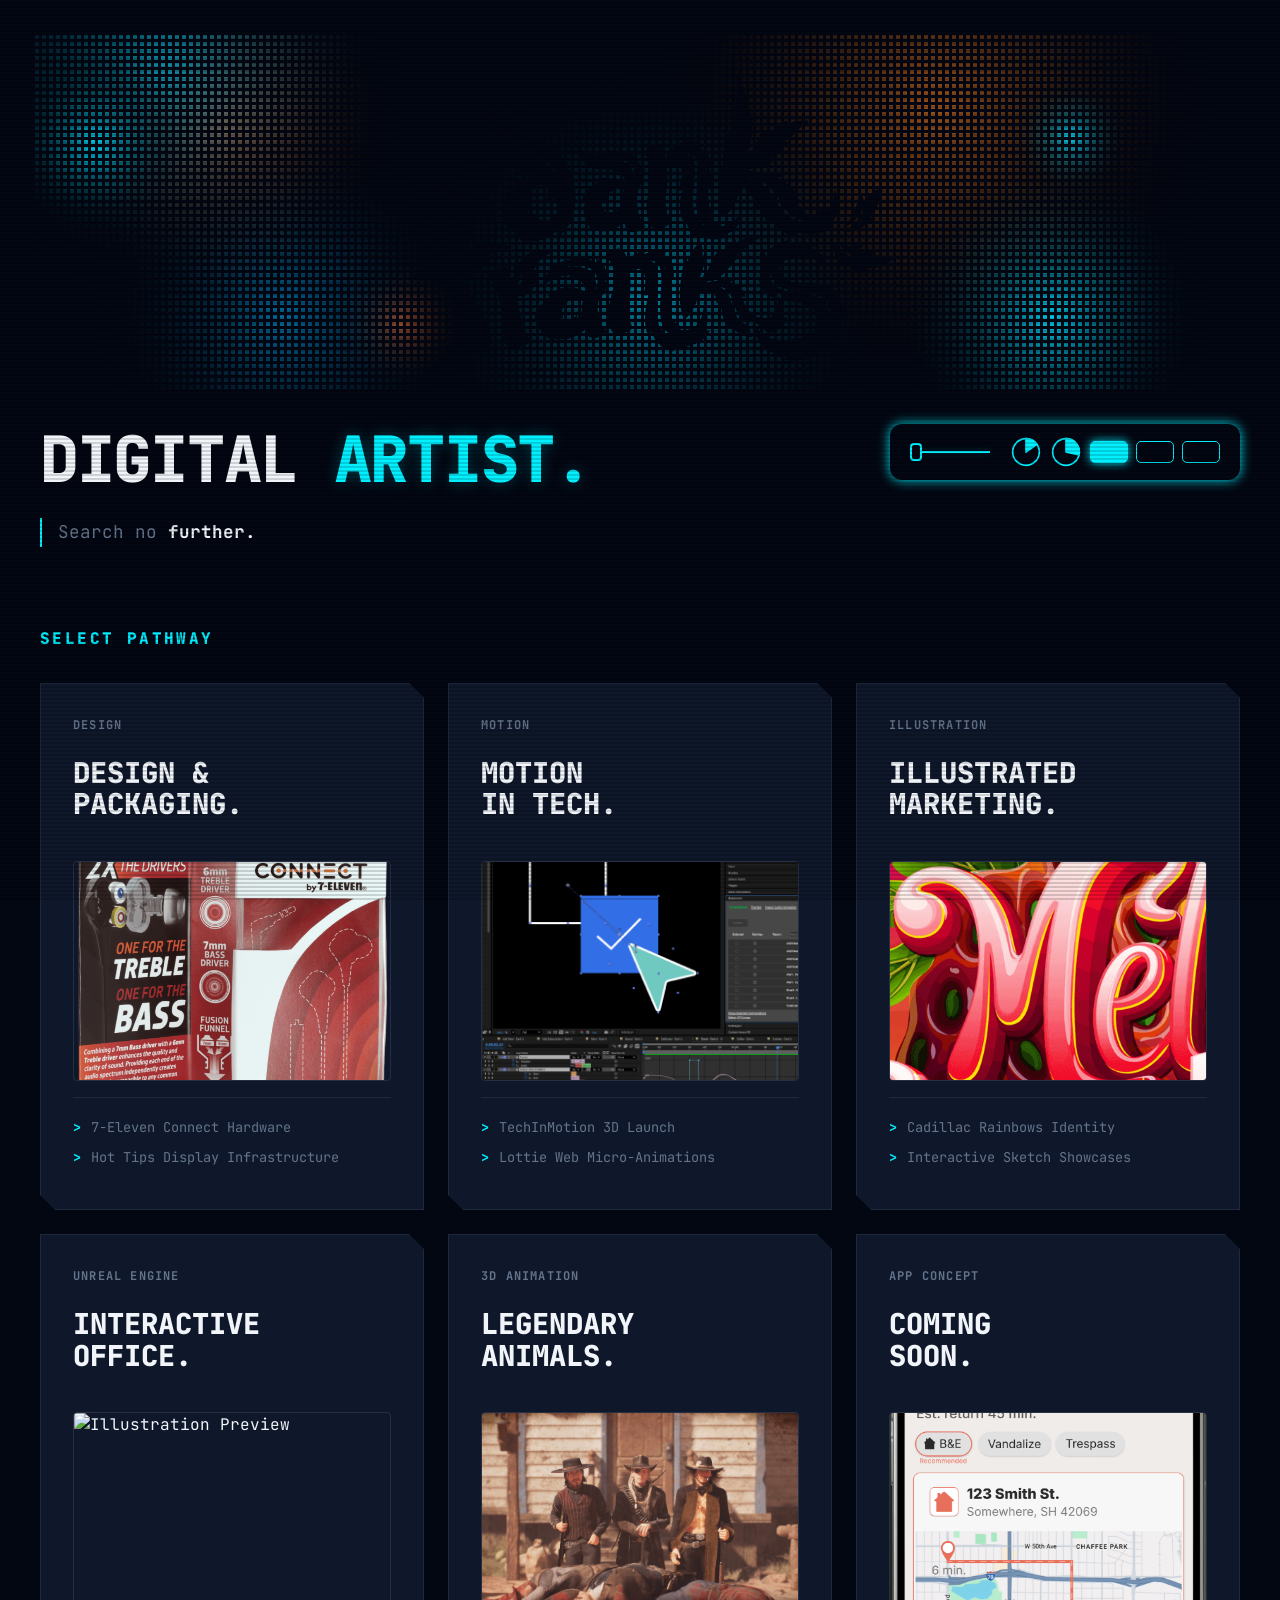
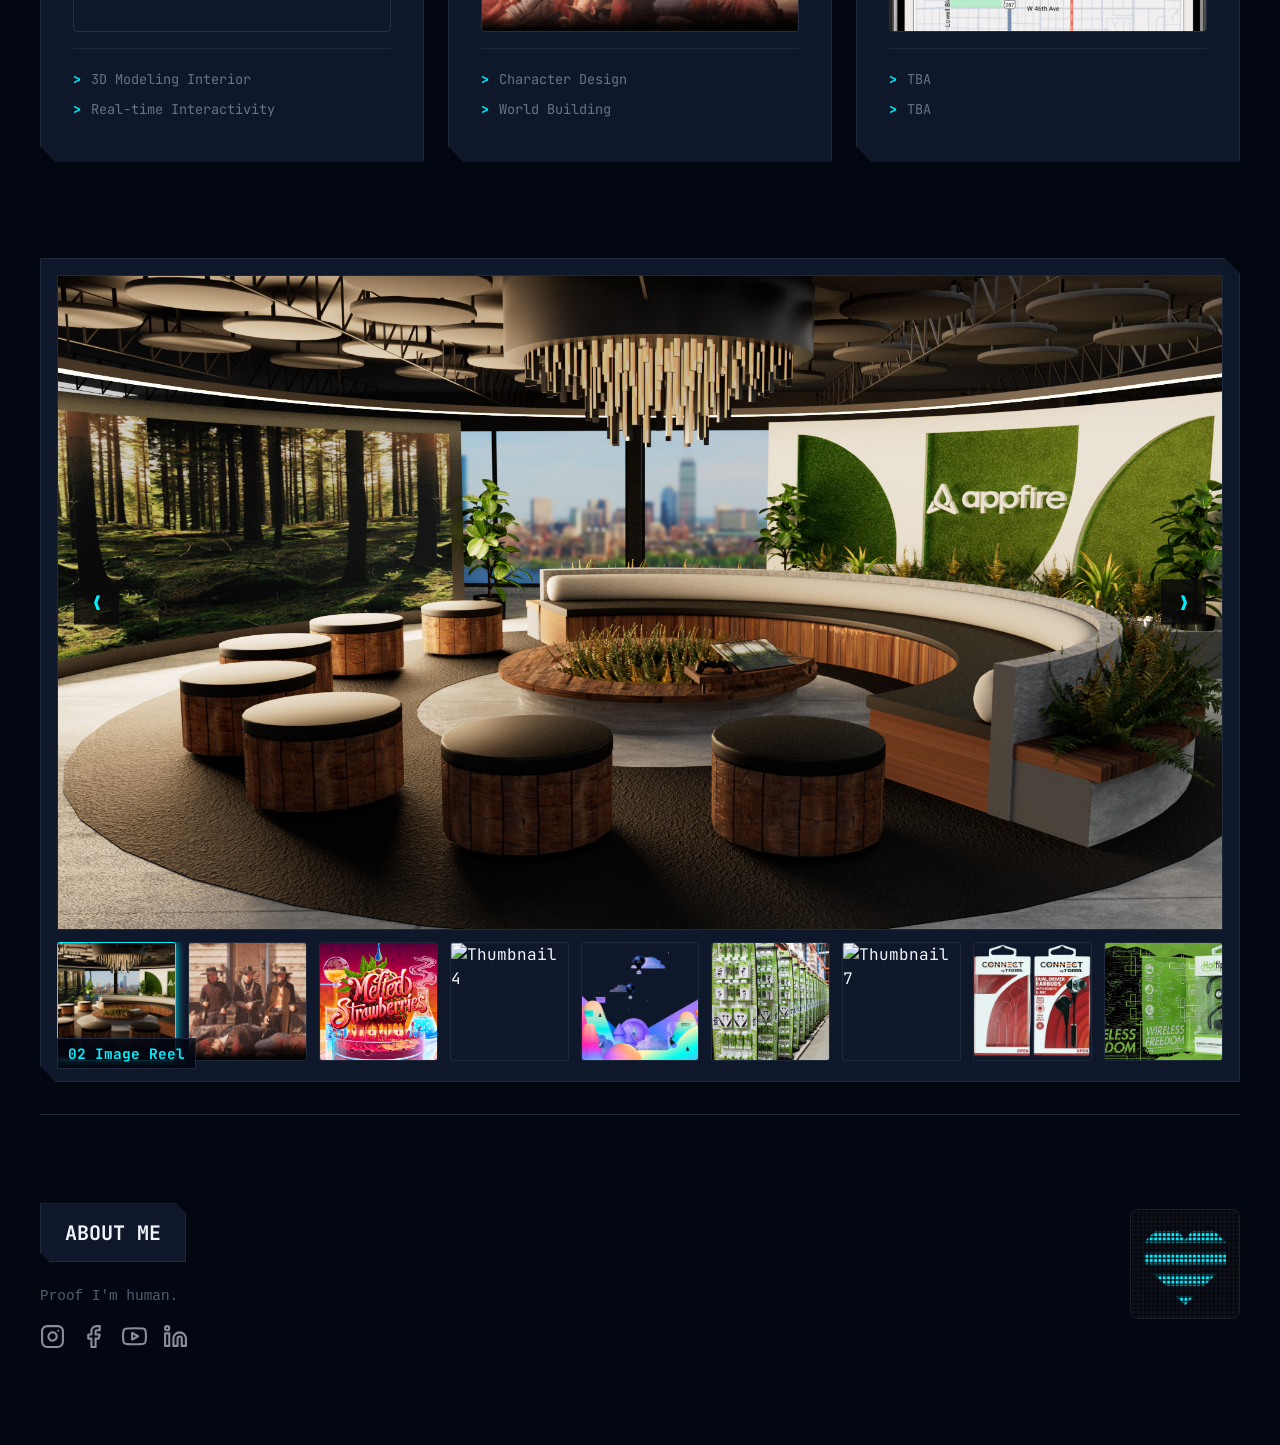
==== commit 34c3dd86: "Revise titles and update image paths in index.html Updated project titles and descriptions for clari" ====
--- a/index.html
+++ b/index.html
@@ -3,7 +3,7 @@
 <head>
   <meta charset="UTF-8">
   <meta name="viewport" content="width=device-width, initial-scale=1.0">
-  <title>Dank Franks // Cybernetic Portfolio Interface</title>
+  <title>Dank Franks // Portfolio</title>
   
   <link rel="preconnect" href="https://fonts.googleapis.com">
   <link rel="preconnect" href="https://fonts.gstatic.com" crossorigin>
@@ -159,23 +159,23 @@
         <!-- Gate 4: Office -->
         <a href="case-study-office.html" class="gate-card">
           <div class="scanline"></div>
-          <div class="gate-num">Unreal</div>
+          <div class="gate-num">UNREAL ENGINE</div>
           <div class="gate-name">Interactive <br>Office.</div>
 
           <div class="gate-preview">
-            <img src="./assets/office-case-study/office-mocks-71.png" alt="Illustration Preview">
-          </div>
-
-          <ul class="case-links">
-            <li>Interactive Office</li>
-            <li>Interactive Office</li>
+            <img src="./assets/office-case-study/office-mocks-71.jpg" alt="Illustration Preview">
+          </div>
+
+          <ul class="case-links">
+            <li>3D Modeling Interior</li>
+            <li>Real-time Interactivity</li>
           </ul>
         </a>
 
         <!-- Gate 5: Legendary Animals -->
         <a href="legendary-animals.html" class="gate-card">
           <div class="scanline"></div>
-          <div class="gate-num">3D Animation</div>
+          <div class="gate-num">3D ANIMATION</div>
           <div class="gate-name">Legendary<br>Animals.</div>
 
           <div class="gate-preview">
@@ -183,8 +183,24 @@
           </div>
 
           <ul class="case-links">
-            <li>3D Animation</li>
-            <li>3D Animation</li>
+            <li>Character Design</li>
+            <li>World Building</li>
+          </ul>
+        </a>
+
+        <!-- Gate 6: Crime App -->
+        <a href="" class="gate-card">
+          <div class="scanline"></div>
+          <div class="gate-num">APP CONCEPT</div>
+          <div class="gate-name">Coming<br>Soon.</div>
+
+          <div class="gate-preview">
+            <img src="./assets/crime-app/phone-screen-1.png" alt="Crime Preview">
+          </div>
+
+          <ul class="case-links">
+            <li>TBA</li>
+            <li>TBA</li>
           </ul>
         </a>
 
@@ -219,10 +235,10 @@
     <img src="assets/office-case-study/office-mocks-11.jpg" class="thumb-item active" data-full="assets/office-case-study/office-mocks-11.jpg" data-gallery="reel02" data-caption="Bridge Burnin // Render 01" alt="Thumbnail 1">
     <img src="assets/legendary-animals/la-church-banner.jpg" class="thumb-item" data-full="assets/legendary-animals/la-church-banner.jpg" data-gallery="reel02" data-caption="Render 02" alt="Thumbnail 2">
     <img src="assets/illustration/melted-strawberries-front.png" class="thumb-item" data-full="assets/illustration/melted-strawberries-front.png" data-gallery="reel02" data-caption="Render 03" alt="Thumbnail 3">
-    <img src="assets/motion/team24-banner-1.png" class="thumb-item" data-full="assets/motion/team24-banner-1.png" data-gallery="reel02" data-caption="Render 04" alt="Thumbnail 4">
+    <img src="assets/home/team24-banner-1.png" class="thumb-item" data-full="assets/motion/team24-banner-1.png" data-gallery="reel02" data-caption="Render 04" alt="Thumbnail 4">
     <img src="assets/home/nimbleBooth-platinum-main-alphatop.png" class="thumb-item" data-full="assets/home/nimbleBooth-platinum-main-alphatop.png" data-gallery="reel02" data-caption="Render 05" alt="Thumbnail 5">
     <img src="assets/electronics-packaging/hottips-warehouse-displays.jpg" class="thumb-item" data-full="assets/electronics-packaging/hottips-warehouse-displays.jpg" data-gallery="reel02" data-caption="Render 06" alt="Thumbnail 6">
-    <img src="assets/office-case-study/office-mocks-75.PNG" class="thumb-item" data-full="assets/office-case-study/office-mocks-75.PNG" data-gallery="reel02" data-caption="Render 07" alt="Thumbnail 7">
+    <img src="assets/office-case-study/office-mocks-75.jpg" class="thumb-item" data-full="assets/office-case-study/office-mocks-75.PNG" data-gallery="reel02" data-caption="Render 07" alt="Thumbnail 7">
     <img src="assets/electronics-packaging/711-earbudpackages-allsides.png" class="thumb-item" data-full="assets/electronics-packaging/711-earbudpackages-allsides.png" data-gallery="reel02" data-caption="Render 08" alt="Thumbnail 8">
     <img src="assets/electronics-packaging/ht-earbud-1.jpg" class="thumb-item" data-full="assets/electronics-packaging/ht-earbud-1.jpg" data-gallery="reel02" data-caption="Render 09" alt="Thumbnail 9">     
   </div>
@@ -335,4 +351,4 @@
 </div>
 
 </body>
-</html>+</html>
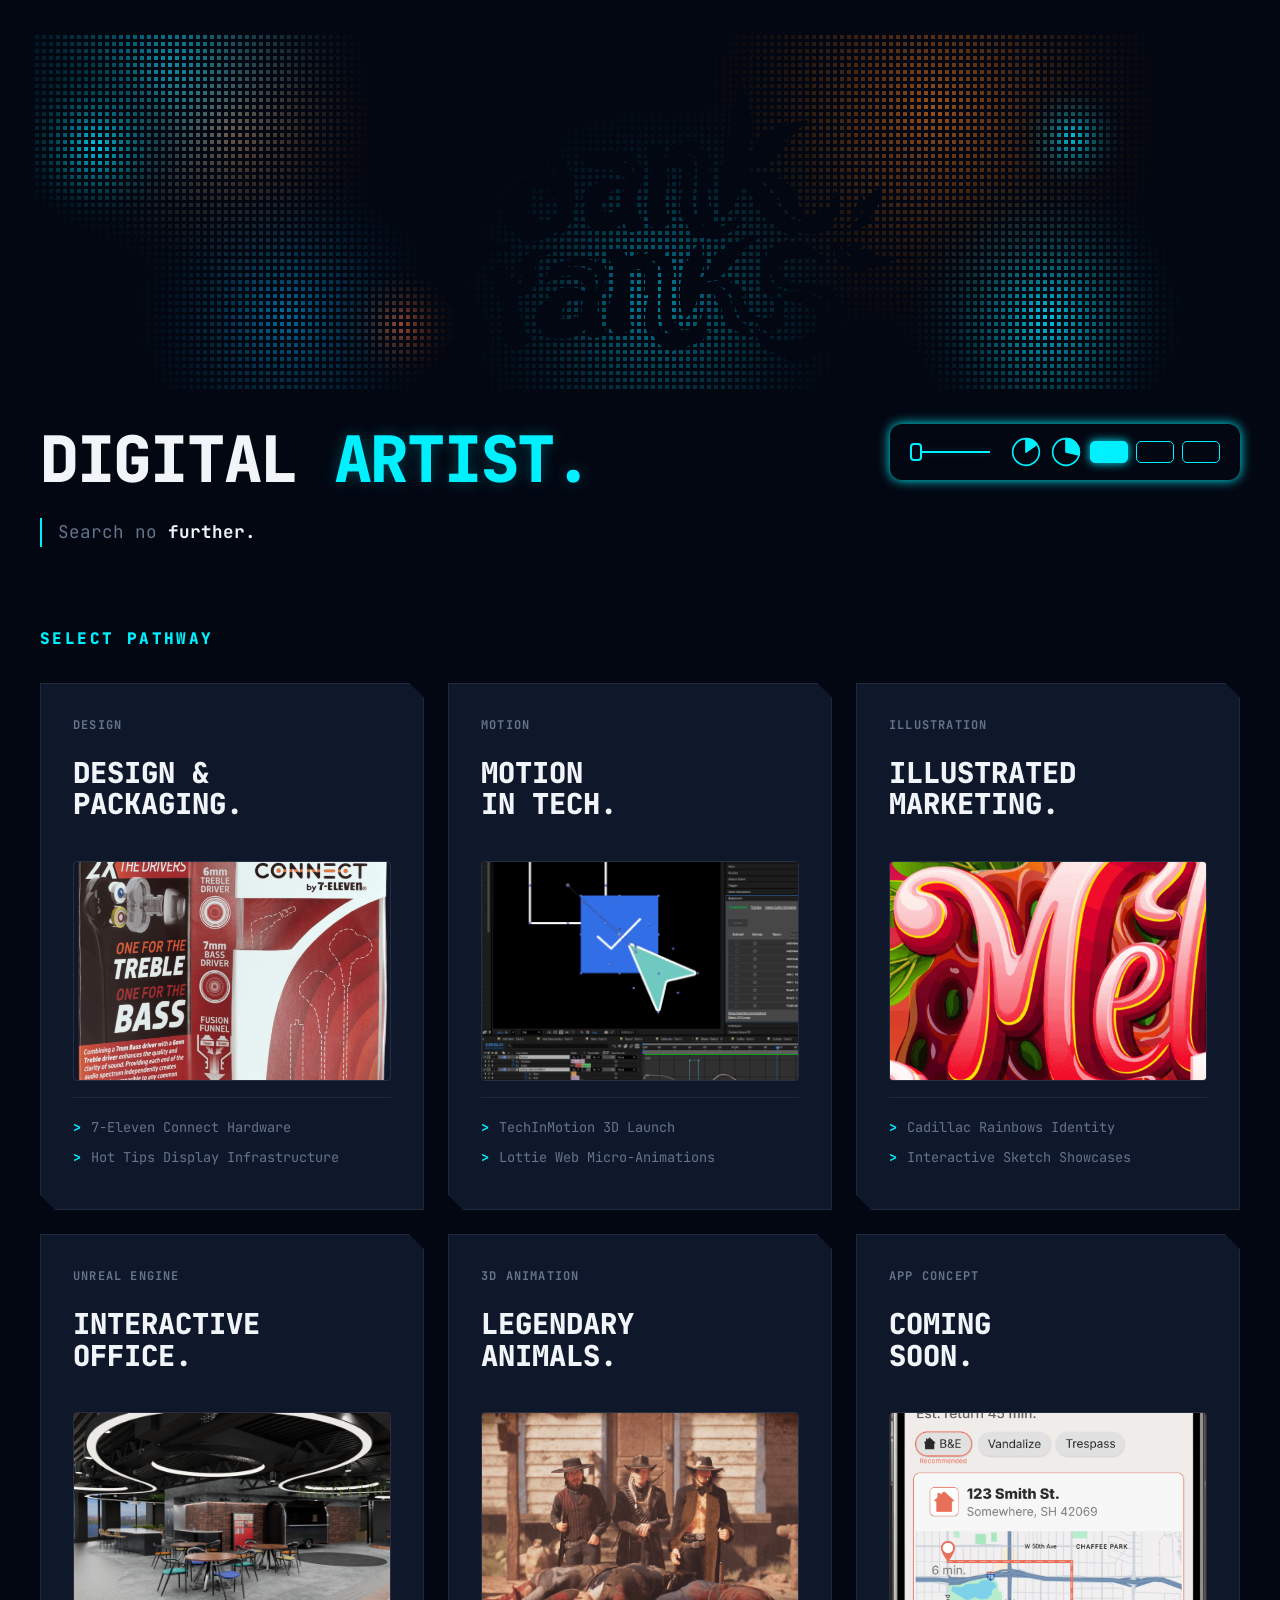
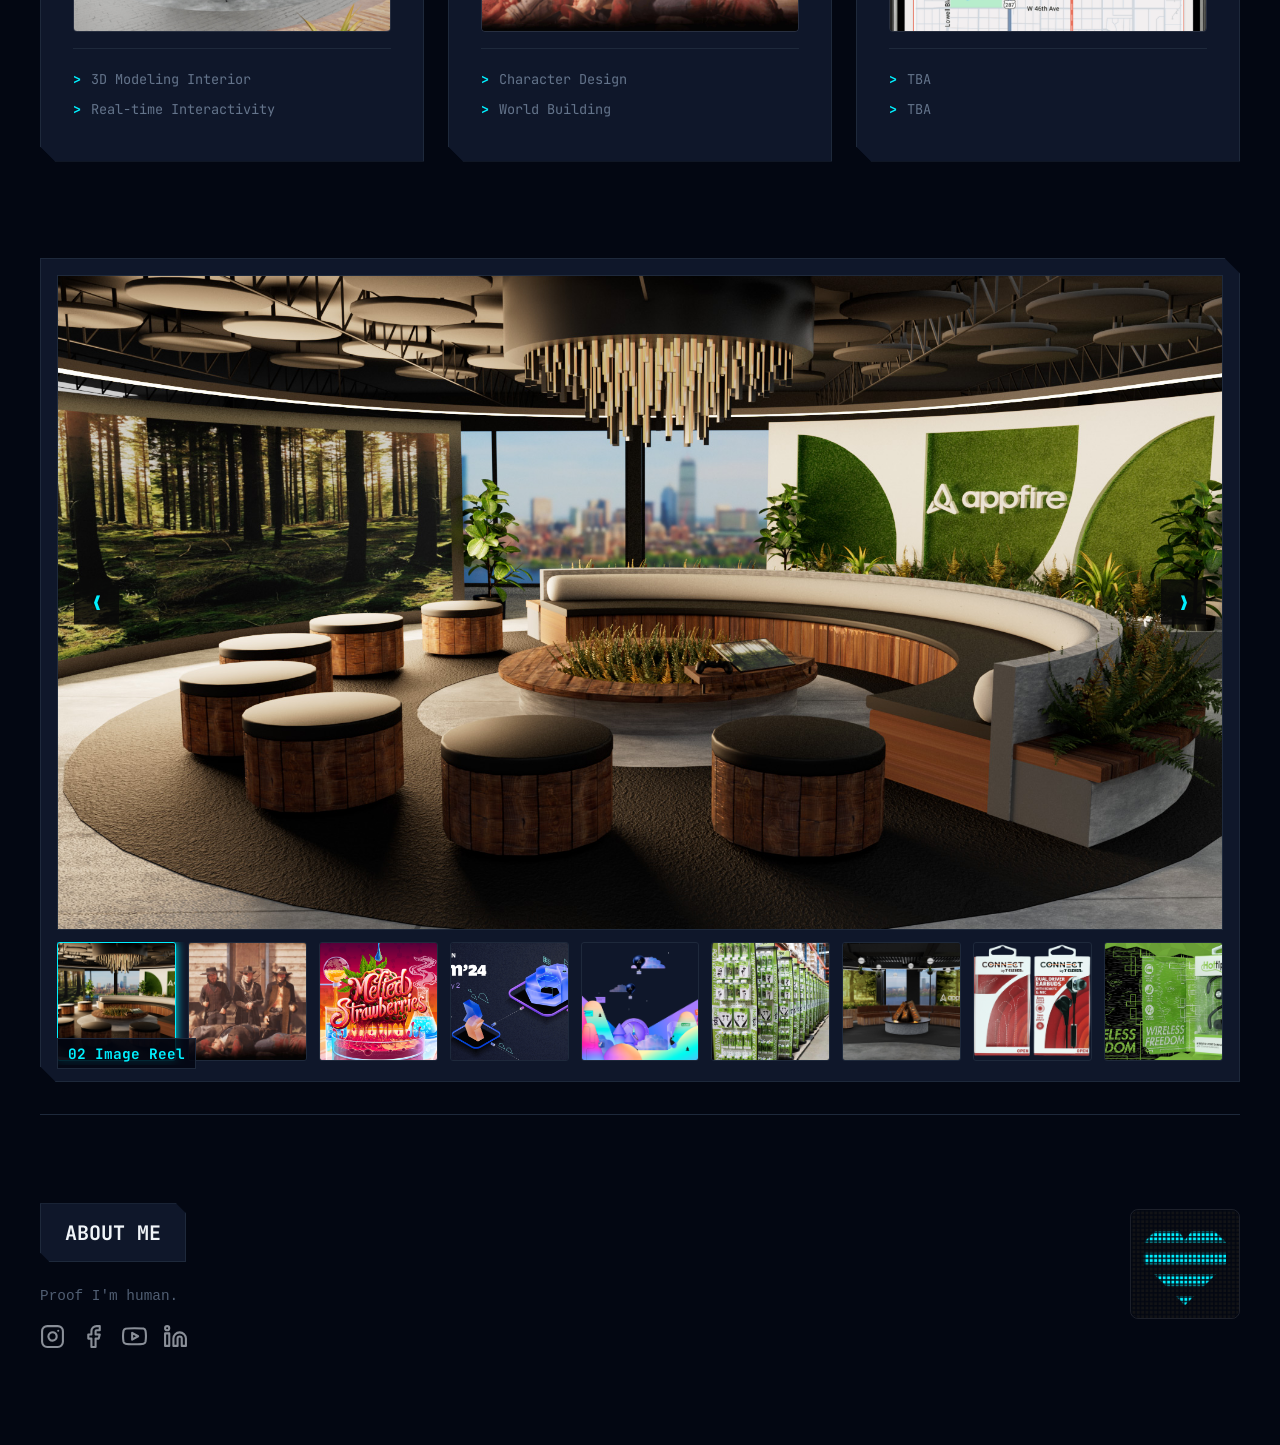
==== commit e5fad209: "Fix image source path for team24-banner-1" ====
--- a/index.html
+++ b/index.html
@@ -235,7 +235,7 @@
     <img src="assets/office-case-study/office-mocks-11.jpg" class="thumb-item active" data-full="assets/office-case-study/office-mocks-11.jpg" data-gallery="reel02" data-caption="Bridge Burnin // Render 01" alt="Thumbnail 1">
     <img src="assets/legendary-animals/la-church-banner.jpg" class="thumb-item" data-full="assets/legendary-animals/la-church-banner.jpg" data-gallery="reel02" data-caption="Render 02" alt="Thumbnail 2">
     <img src="assets/illustration/melted-strawberries-front.png" class="thumb-item" data-full="assets/illustration/melted-strawberries-front.png" data-gallery="reel02" data-caption="Render 03" alt="Thumbnail 3">
-    <img src="assets/home/team24-banner-1.png" class="thumb-item" data-full="assets/motion/team24-banner-1.png" data-gallery="reel02" data-caption="Render 04" alt="Thumbnail 4">
+    <img src="assets/home/team24-banner-1.png" class="thumb-item" data-full="assets/home/team24-banner-1.png" data-gallery="reel02" data-caption="Render 04" alt="Thumbnail 4">
     <img src="assets/home/nimbleBooth-platinum-main-alphatop.png" class="thumb-item" data-full="assets/home/nimbleBooth-platinum-main-alphatop.png" data-gallery="reel02" data-caption="Render 05" alt="Thumbnail 5">
     <img src="assets/electronics-packaging/hottips-warehouse-displays.jpg" class="thumb-item" data-full="assets/electronics-packaging/hottips-warehouse-displays.jpg" data-gallery="reel02" data-caption="Render 06" alt="Thumbnail 6">
     <img src="assets/office-case-study/office-mocks-75.jpg" class="thumb-item" data-full="assets/office-case-study/office-mocks-75.PNG" data-gallery="reel02" data-caption="Render 07" alt="Thumbnail 7">
--- a/styles.css
+++ b/styles.css
@@ -19,7 +19,7 @@
   --font-tech: 'JetBrains Mono', monospace;
   --font-header: var(--font-tech);
   --font-body: var(--font-tech);
-  --scanline-opacity: 0.6;
+  --scanline-opacity: 0.0;
   --stroke-color: #00f0ff;
   --shadow:#00f0ff;
   --bg-darkmode: rgba(3, 7, 18, 0.65);
@@ -1015,6 +1015,7 @@
 }
 
 /* Fluid Logo Scaling */
+/* Fluid Logo Scaling (Your existing rules stay here) */
 .header-logo {
   height: clamp(40px, 7vw, 40px);
   width: auto;
@@ -1200,7 +1201,7 @@
 
 .back-lnk:hover {
   text-shadow: 0 0 8px var(--accent-glow);
-  color: #ffffff; /* Add brightness on hover */
+  color: var(--text); /* Add brightness on hover */
 }
 
 .scroll-top-btn {
@@ -2495,4 +2496,4 @@
 
 }
 
-}+}
